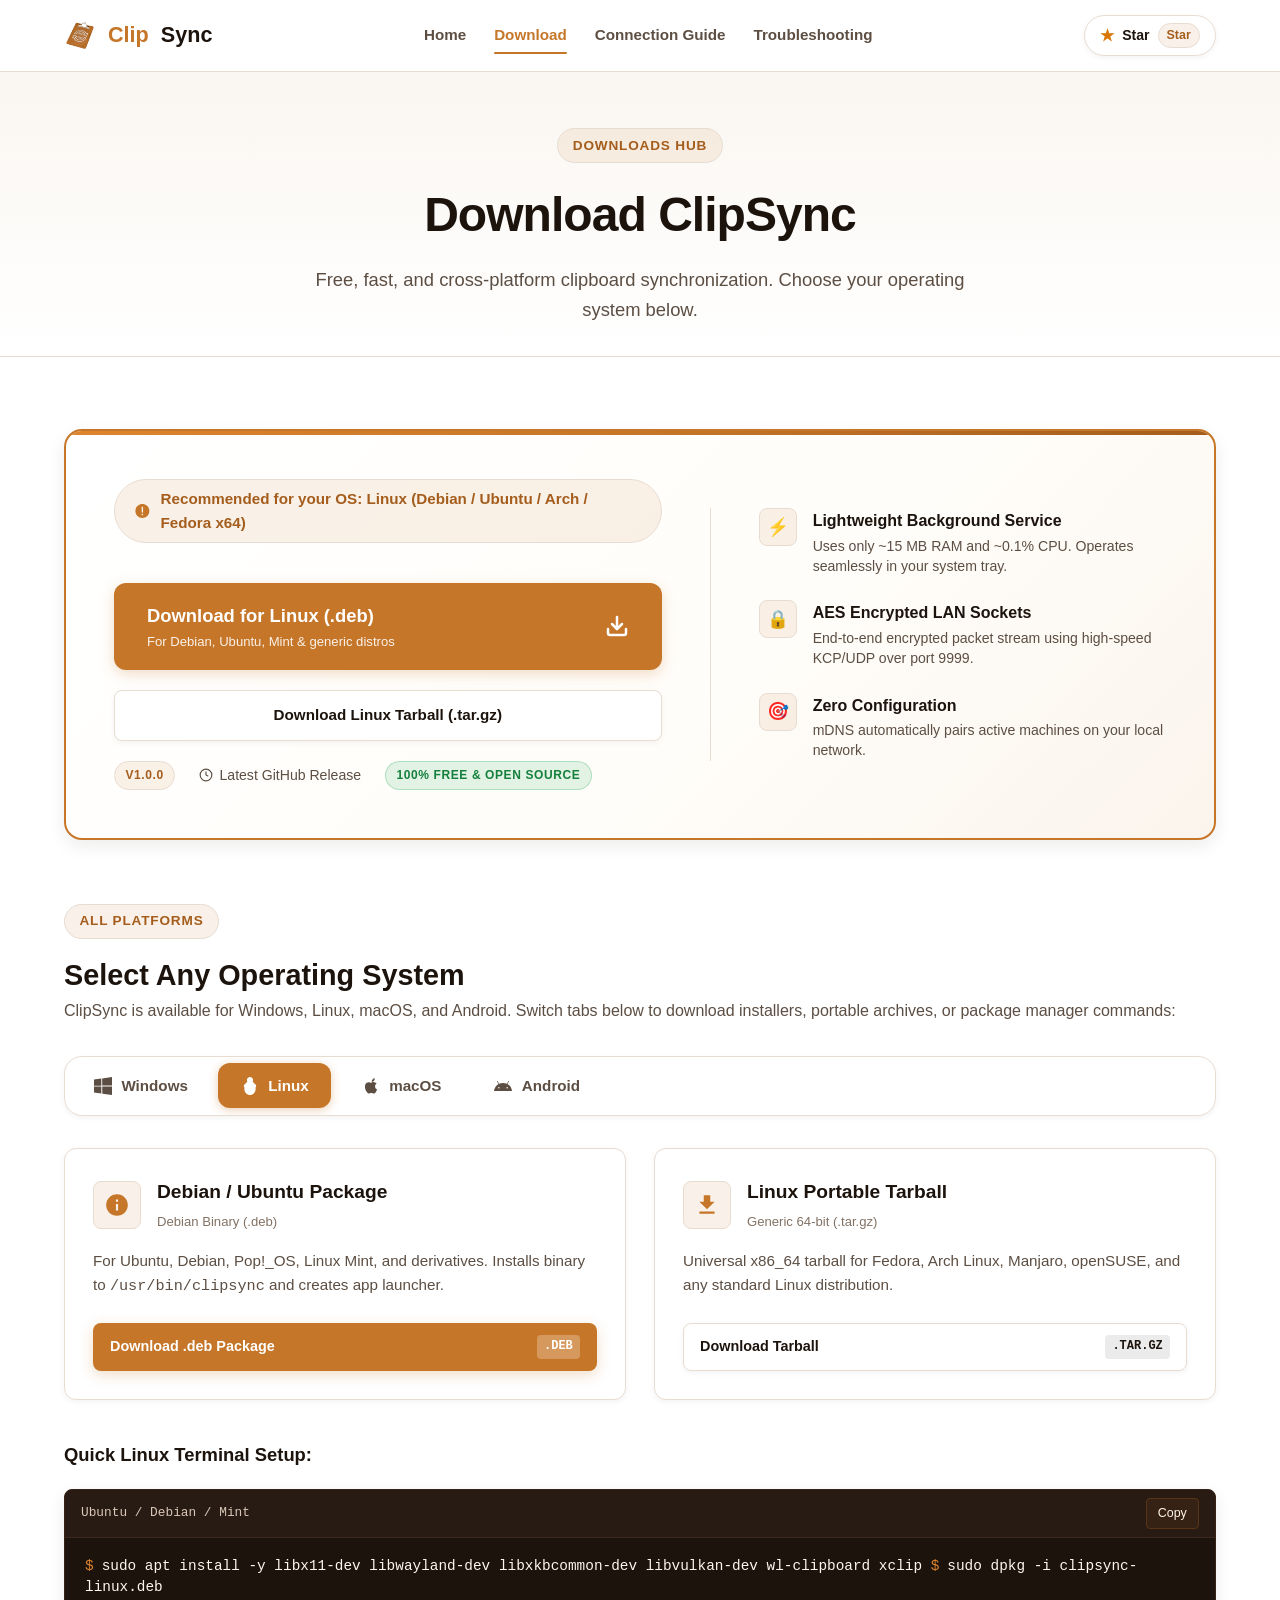
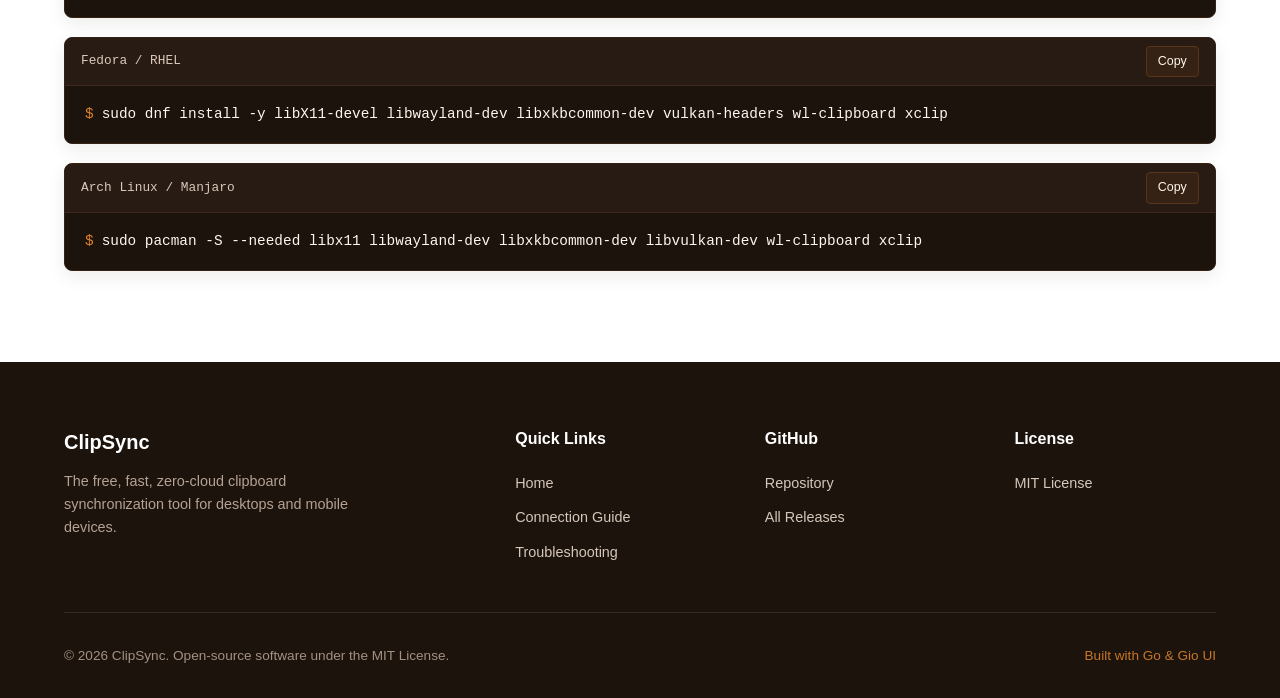
==== docs/download.html @ 0799cf81 "Add styles and troubleshooting page for ClipSync - Introduced new CSS files for page-specific styles" ====
<!DOCTYPE html>
<html lang="en">
<head>
  <meta charset="UTF-8">
  <meta name="viewport" content="width=device-width, initial-scale=1.0">
  <title>Download ClipSync — Windows, macOS, Linux & Android</title>
  <meta name="description" content="Download ClipSync for Windows (.exe / .zip), Linux (.deb / .tar.gz), macOS (Universal binary), and Android (.apk). Automatic OS detection and direct download links.">

  <!-- Favicon -->
  <link rel="icon" type="image/x-icon" href="assets/icon.ico">
  <link rel="icon" type="image/png" sizes="32x32" href="assets/icon.png">

  <!-- Modular Stylesheets -->
  <link rel="stylesheet" href="styles/variables.css">
  <link rel="stylesheet" href="styles/reset.css">
  <link rel="stylesheet" href="styles/layout.css">
  <link rel="stylesheet" href="styles/components.css">
  <link rel="stylesheet" href="styles/pages.css">
</head>
<body>

  <!-- Navigation Bar -->
  <header class="navbar">
    <div class="container">
      <a href="index.html" class="nav-brand">
        <img src="assets/icon.png" alt="ClipSync Logo" width="32" height="32">
        <span>Clip</span>Sync
      </a>

      <nav class="nav-links">
        <a href="index.html" class="nav-link">Home</a>
        <a href="download.html" class="nav-link active">Download</a>
        <a href="guide.html" class="nav-link">Connection Guide</a>
        <a href="troubleshoot.html" class="nav-link">Troubleshooting</a>
      </nav>

      <div class="nav-actions">
        <a href="https://github.com/DiamondOsas/ClipSync" target="_blank" rel="noopener noreferrer" class="btn-github" title="Star ClipSync on GitHub">
          <span class="star-icon">★</span>
          <span class="btn-github-text">Star</span>
          <span class="star-count">...</span>
        </a>

        <button class="mobile-menu-btn" aria-label="Toggle navigation menu">
          <span></span>
          <span></span>
          <span></span>
        </button>
      </div>
    </div>
  </header>

  <!-- Mobile Drawer Menu -->
  <div class="mobile-drawer">
    <a href="index.html" class="nav-link">Home</a>
    <a href="download.html" class="nav-link">Download</a>
    <a href="guide.html" class="nav-link">Connection Guide</a>
    <a href="troubleshoot.html" class="nav-link">Troubleshooting</a>
    <a href="https://github.com/DiamondOsas/ClipSync" target="_blank" class="btn btn-secondary">
      GitHub Repository (★ <span class="star-count">...</span>)
    </a>
  </div>

  <!-- Page Header -->
  <div class="page-header">
    <div class="container">
      <div class="section-tag">Downloads Hub</div>
      <h1>Download ClipSync</h1>
      <p>Free, fast, and cross-platform clipboard synchronization. Choose your operating system below.</p>
    </div>
  </div>

  <!-- Download Main Section -->
  <main class="section">
    <div class="container">

      <!-- 1. Detected OS Hero Box (Default Highlight) -->
      <div class="download-hero-card">
        <div class="download-hero-grid">
          <div class="download-actions">
            <div class="detected-os-badge" id="detected-os-badge">
              <svg viewBox="0 0 24 24">
                <path d="M12 2C6.48 2 2 6.48 2 12s4.48 10 10 10 10-4.48 10-10S17.52 2 12 2zm-1 14h2v2h-2zm0-10h2v8h-2z"/>
              </svg>
              <span>Recommended for your OS: <strong id="detected-os-text">Detecting platform...</strong></span>
            </div>

            <!-- Main Direct Download Button -->
            <a href="https://github.com/DiamondOsas/ClipSync/releases/latest" id="hero-download-btn" class="btn btn-primary btn-lg download-main-btn" data-target-file="ClipSync-Setup.exe">
              <div class="btn-text-group">
                <span id="hero-btn-title" style="font-size: 1.15rem;">Download ClipSync</span>
                <span id="hero-btn-sub" class="btn-subtext">Automatic Installer</span>
              </div>
              <svg width="24" height="24" viewBox="0 0 24 24" fill="none" stroke="currentColor" stroke-width="2.5" stroke-linecap="round" stroke-linejoin="round">
                <path d="M21 15v4a2 2 0 0 1-2 2H5a2 2 0 0 1-2-2v-4"></path>
                <polyline points="7 10 12 15 17 10"></polyline>
                <line x1="12" y1="15" x2="12" y2="3"></line>
              </svg>
            </a>

            <!-- Secondary CTA (Portable Zip / Tarball) -->
            <a href="https://github.com/DiamondOsas/ClipSync/releases/latest" id="hero-secondary-btn" class="btn btn-secondary" style="display: none;" data-target-file="clipsync-windows.zip">
              Download Portable (.zip)
            </a>

            <!-- Release metadata -->
            <div class="download-meta">
              <div class="download-meta-item">
                <span class="badge badge-amber release-version-tag">v1.0.0</span>
              </div>
              <div class="download-meta-item">
                <svg width="14" height="14" viewBox="0 0 24 24" fill="none" stroke="currentColor" stroke-width="2"><circle cx="12" cy="12" r="10"></circle><polyline points="12 6 12 12 16 14"></polyline></svg>
                <span class="release-date-tag">Latest GitHub Release</span>
              </div>
              <div class="download-meta-item">
                <span class="badge badge-green">100% Free & Open Source</span>
              </div>
            </div>
          </div>

          <!-- Feature Bullets -->
          <div class="download-hero-info">
            <div class="info-item">
              <div class="info-icon">⚡</div>
              <div>
                <div class="info-title">Lightweight Background Service</div>
                <div class="info-desc">Uses only ~15 MB RAM and ~0.1% CPU. Operates seamlessly in your system tray.</div>
              </div>
            </div>
            <div class="info-item">
              <div class="info-icon">🔒</div>
              <div>
                <div class="info-title">AES Encrypted LAN Sockets</div>
                <div class="info-desc">End-to-end encrypted packet stream using high-speed KCP/UDP over port 9999.</div>
              </div>
            </div>
            <div class="info-item">
              <div class="info-icon">🎯</div>
              <div>
                <div class="info-title">Zero Configuration</div>
                <div class="info-desc">mDNS automatically pairs active machines on your local network.</div>
              </div>
            </div>
          </div>
        </div>
      </div>

      <!-- 2. All Other Operating Systems Matrix (Always Visible and Selectable) -->
      <div class="section-header" style="text-align: left; margin-top: 4rem; margin-bottom: 2rem;">
        <div class="section-tag">All Platforms</div>
        <h2 style="font-size: 1.8rem; font-weight: 800; color: var(--color-text);">Select Any Operating System</h2>
        <p style="color: var(--color-text-muted);">
          ClipSync is available for Windows, Linux, macOS, and Android. Switch tabs below to download installers, portable archives, or package manager commands:
        </p>
      </div>

      <div class="tabs-group" id="os-tabs">
        <div class="tabs-nav" role="tablist">
          <button class="tab-btn active" data-tab="windows" role="tab">
            <svg width="18" height="18" viewBox="0 0 24 24" fill="currentColor"><path d="M0 3.449L9.75 2.1v9.451H0m10.949-9.602L24 0v11.4H10.949M0 12.6h9.75v9.451L0 20.699M10.949 12.6H24V24l-12.9-1.801"/></svg>
            <span>Windows</span>
          </button>
          <button class="tab-btn" data-tab="linux" role="tab">
            <svg width="18" height="18" viewBox="0 0 24 24" fill="currentColor"><path d="M12.004 0c-2.316 0-4.086 1.765-4.086 4.081 0 .762.203 1.487.564 2.115C7.309 6.77 6.334 7.94 5.767 9.387c-1.157.34-1.996 1.408-1.996 2.68 0 .848.375 1.603.968 2.115-.173.578-.27 1.189-.27 1.818 0 4.418 3.358 8 7.535 8s7.535-3.582 7.535-8c0-.629-.097-1.24-.27-1.818.593-.512.968-1.267.968-2.115 0-1.272-.839-2.34-1.996-2.68-.567-1.447-1.542-2.617-2.715-3.191.361-.628.564-1.353.564-2.115C16.09 1.765 14.32 0 12.004 0z"/></svg>
            <span>Linux</span>
          </button>
          <button class="tab-btn" data-tab="macos" role="tab">
            <svg width="18" height="18" viewBox="0 0 24 24" fill="currentColor"><path d="M18.71 19.5c-.83 1.24-1.71 2.45-3.05 2.47-1.34.03-1.77-.79-3.29-.79-1.53 0-2 .77-3.27.82-1.31.05-2.3-1.32-3.14-2.53C4.25 17 2.94 12.45 4.7 9.39c.87-1.52 2.43-2.48 4.12-2.51 1.28-.02 2.5.87 3.29.87.78 0 2.26-1.07 3.81-.91.65.03 2.47.26 3.64 1.98-.09.06-2.17 1.28-2.15 3.81.03 3.02 2.65 4.03 2.68 4.04-.03.07-.42 1.44-1.38 2.83M15.97 4.88c.67-.82 1.13-1.96.99-3.13-1 .04-2.22.67-2.93 1.49-.62.72-1.17 1.88-1.02 3 .12.02.24.03.36.03.95 0 2.1-.64 2.6-1.39z"/></svg>
            <span>macOS</span>
          </button>
          <button class="tab-btn" data-tab="android" role="tab">
            <svg width="18" height="18" viewBox="0 0 24 24" fill="currentColor"><path d="M17.523 15.3414c-.5511 0-.9993-.4486-.9993-.9997s.4482-.9993.9993-.9993c.551 0 .9993.4482.9993.9993.0001.5511-.4483.9997-.9993.9997m-11.046 0c-.5511 0-.9993-.4486-.9993-.9997s.4482-.9993.9993-.9993c.5511 0 .9993.4482.9993.9993 0 .5511-.4482.9997-.9993.9997m11.4045-6.02l1.9973-3.4592a.416.416 0 00-.1521-.5676.416.416 0 00-.5676.1521l-2.0223 3.503C15.5902 8.4114 13.8533 8.1 12 8.1s-3.5902.3114-5.1367.8497L4.841 5.4467a.4161.4161 0 00-.5677-.1521.4157.4157 0 00-.1521.5676l1.9973 3.4592C2.6889 11.1867.3432 14.6589 0 18.77h24c-.3432-4.1111-2.6889-7.5833-6.1185-9.4486"/></svg>
            <span>Android</span>
          </button>
        </div>

        <!-- Windows Tab Pane -->
        <div class="tab-pane active" data-pane="windows" role="tabpanel">
          <div class="os-matrix-grid">
            <div class="os-card">
              <div>
                <div class="os-card-header">
                  <div class="os-card-icon">
                    <svg viewBox="0 0 24 24"><path d="M0 3.449L9.75 2.1v9.451H0m10.949-9.602L24 0v11.4H10.949M0 12.6h9.75v9.451L0 20.699M10.949 12.6H24V24l-12.9-1.801"/></svg>
                  </div>
                  <div>
                    <h4 class="os-card-title">Windows Installer</h4>
                    <span class="os-card-version">Setup Wizard (.exe)</span>
                  </div>
                </div>
                <p class="card-desc" style="margin-top: 1rem;">
                  Full Inno Setup installer. Automatically creates start menu & desktop shortcuts and configures tray launch on startup.
                </p>
              </div>
              <div class="os-card-downloads">
                <a href="https://github.com/DiamondOsas/ClipSync/releases/latest/download/ClipSync-Setup.exe" class="btn btn-primary" data-target-file="ClipSync-Setup.exe">
                  <span>Download Installer</span>
                  <span class="file-type-badge">.EXE</span>
                </a>
              </div>
            </div>

            <div class="os-card">
              <div>
                <div class="os-card-header">
                  <div class="os-card-icon">
                    <svg viewBox="0 0 24 24"><path d="M20 6h-8l-2-2H4c-1.1 0-1.99.9-1.99 2L2 18c0 1.1.9 2 2 2h16c1.1 0 2-.9 2-2V8c0-1.1-.9-2-2-2zm-6 10H6v-2h8v2zm4-4H6v-2h12v2z"/></svg>
                  </div>
                  <div>
                    <h4 class="os-card-title">Windows Portable</h4>
                    <span class="os-card-version">Standalone Archive (.zip)</span>
                  </div>
                </div>
                <p class="card-desc" style="margin-top: 1rem;">
                  Zero installation. Extract anywhere and launch <code>clipsync.exe</code> directly. Perfect for USB thumb drives.
                </p>
              </div>
              <div class="os-card-downloads">
                <a href="https://github.com/DiamondOsas/ClipSync/releases/latest/download/clipsync-windows.zip" class="btn btn-secondary" data-target-file="clipsync-windows.zip">
                  <span>Download Portable Zip</span>
                  <span class="file-type-badge">.ZIP</span>
                </a>
              </div>
            </div>
          </div>
        </div>

        <!-- Linux Tab Pane -->
        <div class="tab-pane" data-pane="linux" role="tabpanel">
          <div class="os-matrix-grid">
            <div class="os-card">
              <div>
                <div class="os-card-header">
                  <div class="os-card-icon">
                    <svg viewBox="0 0 24 24"><path d="M12 2C6.48 2 2 6.48 2 12s4.48 10 10 10 10-4.48 10-10S17.52 2 12 2zm1 15h-2v-6h2v6zm0-8h-2V7h2v2z"/></svg>
                  </div>
                  <div>
                    <h4 class="os-card-title">Debian / Ubuntu Package</h4>
                    <span class="os-card-version">Debian Binary (.deb)</span>
                  </div>
                </div>
                <p class="card-desc" style="margin-top: 1rem;">
                  For Ubuntu, Debian, Pop!_OS, Linux Mint, and derivatives. Installs binary to <code>/usr/bin/clipsync</code> and creates app launcher.
                </p>
              </div>
              <div class="os-card-downloads">
                <a href="https://github.com/DiamondOsas/ClipSync/releases/latest/download/clipsync-linux.deb" class="btn btn-primary" data-target-file="clipsync-linux.deb">
                  <span>Download .deb Package</span>
                  <span class="file-type-badge">.DEB</span>
                </a>
              </div>
            </div>

            <div class="os-card">
              <div>
                <div class="os-card-header">
                  <div class="os-card-icon">
                    <svg viewBox="0 0 24 24"><path d="M19 9h-4V3H9v6H5l7 7 7-7zM5 18v2h14v-2H5z"/></svg>
                  </div>
                  <div>
                    <h4 class="os-card-title">Linux Portable Tarball</h4>
                    <span class="os-card-version">Generic 64-bit (.tar.gz)</span>
                  </div>
                </div>
                <p class="card-desc" style="margin-top: 1rem;">
                  Universal x86_64 tarball for Fedora, Arch Linux, Manjaro, openSUSE, and any standard Linux distribution.
                </p>
              </div>
              <div class="os-card-downloads">
                <a href="https://github.com/DiamondOsas/ClipSync/releases/latest/download/clipsync-linux.tar.gz" class="btn btn-secondary" data-target-file="clipsync-linux.tar.gz">
                  <span>Download Tarball</span>
                  <span class="file-type-badge">.TAR.GZ</span>
                </a>
              </div>
            </div>
          </div>

          <!-- Quick Terminal Install Guides -->
          <div style="margin-top: 2.5rem;">
            <h3 style="color: var(--color-text); margin-bottom: 0.75rem; font-size: 1.15rem;">Quick Linux Terminal Setup:</h3>
            
            <div class="code-block">
              <div class="code-header">
                <span>Ubuntu / Debian / Mint</span>
                <button class="btn-copy" data-copy-target="cmd-linux-deb-install">
                  <span>Copy</span>
                </button>
              </div>
              <div class="code-content">
                <code id="cmd-linux-deb-install"><span class="command-prompt">$</span>sudo apt install -y libx11-dev libwayland-dev libxkbcommon-dev libvulkan-dev wl-clipboard xclip
<span class="command-prompt">$</span>sudo dpkg -i clipsync-linux.deb</code>
              </div>
            </div>

            <div class="code-block">
              <div class="code-header">
                <span>Fedora / RHEL</span>
                <button class="btn-copy" data-copy-target="cmd-fedora-install">
                  <span>Copy</span>
                </button>
              </div>
              <div class="code-content">
                <code id="cmd-fedora-install"><span class="command-prompt">$</span>sudo dnf install -y libX11-devel libwayland-dev libxkbcommon-dev vulkan-headers wl-clipboard xclip</code>
              </div>
            </div>

            <div class="code-block">
              <div class="code-header">
                <span>Arch Linux / Manjaro</span>
                <button class="btn-copy" data-copy-target="cmd-arch-install">
                  <span>Copy</span>
                </button>
              </div>
              <div class="code-content">
                <code id="cmd-arch-install"><span class="command-prompt">$</span>sudo pacman -S --needed libx11 libwayland-dev libxkbcommon-dev libvulkan-dev wl-clipboard xclip</code>
              </div>
            </div>
          </div>
        </div>

        <!-- macOS Tab Pane -->
        <div class="tab-pane" data-pane="macos" role="tabpanel">
          <div class="os-matrix-grid">
            <div class="os-card">
              <div>
                <div class="os-card-header">
                  <div class="os-card-icon">
                    <svg viewBox="0 0 24 24"><path d="M18.71 19.5c-.83 1.24-1.71 2.45-3.05 2.47-1.34.03-1.77-.79-3.29-.79-1.53 0-2 .77-3.27.82-1.31.05-2.3-1.32-3.14-2.53C4.25 17 2.94 12.45 4.7 9.39c.87-1.52 2.43-2.48 4.12-2.51 1.28-.02 2.5.87 3.29.87.78 0 2.26-1.07 3.81-.91.65.03 2.47.26 3.64 1.98-.09.06-2.17 1.28-2.15 3.81.03 3.02 2.65 4.03 2.68 4.04-.03.07-.42 1.44-1.38 2.83M15.97 4.88c.67-.82 1.13-1.96.99-3.13-1 .04-2.22.67-2.93 1.49-.62.72-1.17 1.88-1.02 3 .12.02.24.03.36.03.95 0 2.1-.64 2.6-1.39z"/></svg>
                  </div>
                  <div>
                    <h4 class="os-card-title">macOS Universal Binary</h4>
                    <span class="os-card-version">Apple Silicon & Intel (macOS 11+)</span>
                  </div>
                </div>
                <p class="card-desc" style="margin-top: 1rem;">
                  Universal fat binary built with <code>lipo</code>. Runs natively on Apple Silicon (M1, M2, M3, M4) as well as Intel Macs.
                </p>
              </div>
              <div class="os-card-downloads">
                <a href="https://github.com/DiamondOsas/ClipSync/releases/latest/download/clipsync-macos.tar.gz" class="btn btn-primary" data-target-file="clipsync-macos.tar.gz">
                  <span>Download macOS Tarball</span>
                  <span class="file-type-badge">.TAR.GZ</span>
                </a>
              </div>
            </div>
          </div>
        </div>

        <!-- Android Tab Pane -->
        <div class="tab-pane" data-pane="android" role="tabpanel">
          <div class="os-matrix-grid">
            <div class="os-card">
              <div>
                <div class="os-card-header">
                  <div class="os-card-icon">
                    <svg viewBox="0 0 24 24"><path d="M17.523 15.3414c-.5511 0-.9993-.4486-.9993-.9997s.4482-.9993.9993-.9993c.551 0 .9993.4482.9993.9993.0001.5511-.4483.9997-.9993.9997m-11.046 0c-.5511 0-.9993-.4486-.9993-.9997s.4482-.9993.9993-.9993c.5511 0 .9993.4482.9993.9993 0 .5511-.4482.9997-.9993.9997m11.4045-6.02l1.9973-3.4592a.416.416 0 00-.1521-.5676.416.416 0 00-.5676.1521l-2.0223 3.503C15.5902 8.4114 13.8533 8.1 12 8.1s-3.5902.3114-5.1367.8497L4.841 5.4467a.4161.4161 0 00-.5677-.1521.4157.4157 0 00-.1521.5676l1.9973 3.4592C2.6889 11.1867.3432 14.6589 0 18.77h24c-.3432-4.1111-2.6889-7.5833-6.1185-9.4486"/></svg>
                  </div>
                  <div>
                    <h4 class="os-card-title">ClipSync for Android</h4>
                    <span class="os-card-version">Android 8.0+ (ARM64 / APK)</span>
                  </div>
                </div>
                <p class="card-desc" style="margin-top: 1rem;">
                  Standalone APK for Android phones and tablets. Tap-to-copy history cards, animated radar scan, and lightweight background sync.
                </p>
              </div>
              <div class="os-card-downloads">
                <a href="https://github.com/DiamondOsas/ClipSync/releases/latest/download/ClipSync.apk" class="btn btn-primary" data-target-file="ClipSync.apk">
                  <span>Download Android APK</span>
                  <span class="file-type-badge">.APK</span>
                </a>
              </div>
            </div>
          </div>
        </div>
      </div>

    </div>
  </main>

  <!-- Footer -->
  <footer class="footer">
    <div class="container">
      <div class="footer-grid">
        <div class="footer-brand">
          <h4>ClipSync</h4>
          <p>The free, fast, zero-cloud clipboard synchronization tool for desktops and mobile devices.</p>
        </div>
        <div class="footer-col">
          <h5>Quick Links</h5>
          <ul>
            <li><a href="index.html">Home</a></li>
            <li><a href="guide.html">Connection Guide</a></li>
            <li><a href="troubleshoot.html">Troubleshooting</a></li>
          </ul>
        </div>
        <div class="footer-col">
          <h5>GitHub</h5>
          <ul>
            <li><a href="https://github.com/DiamondOsas/ClipSync" target="_blank">Repository</a></li>
            <li><a href="https://github.com/DiamondOsas/ClipSync/releases" target="_blank">All Releases</a></li>
          </ul>
        </div>
        <div class="footer-col">
          <h5>License</h5>
          <ul>
            <li><a href="https://github.com/DiamondOsas/ClipSync/blob/main/LICENCE" target="_blank">MIT License</a></li>
          </ul>
        </div>
      </div>
      <div class="footer-bottom">
        <div>© 2026 ClipSync. Open-source software under the MIT License.</div>
        <div style="color: var(--color-accent);">Built with Go & Gio UI</div>
      </div>
    </div>
  </footer>

  <!-- Modular Scripts -->
  <script src="scripts/os-detect.js"></script>
  <script src="scripts/github-api.js"></script>
  <script src="scripts/clipboard.js"></script>
  <script src="scripts/ui-tabs.js"></script>
  <script src="scripts/main.js"></script>
</body>
</html>
---- docs/styles/variables.css ----
/**
 * ClipSync Theme Variables — Clean White Background with colors.go Accents
 * Palette:
 * - Background: Pure White (#FFFFFF) & Crisp Light Off-White (#FBF9F7)
 * - Accent: Warm Amber Caramel (#C67628) from colors.go
 * - Surface / Card: Crisp White (#FFFFFF) with warm borders
 * - Pinned Card: Warm Bronze / Cream Tint (#FDF6EE) with #C67628 border
 * - Text Primary: Deep Rich Charcoal Brown (#1A120B)
 * - Text Muted: Warm Almond Slate (#5C4E43)
 * - Red Action: Warm Rustic Terracotta (#DC4B3C) from colors.go
 */

:root {
  /* Clean White Canvas */
  --color-bg: #FFFFFF;
  --color-bg-alt: #F9F6F2;
  --color-bg-subtle: #F3ECE5;

  /* Primary Accent: Glowing Warm Amber Caramel (#C67628) */
  --color-accent: #C67628;
  --color-accent-light: #DE842D;
  --color-accent-dark: #A45D1C;
  --color-accent-hover: #B8671E;
  --color-accent-dim: rgba(198, 118, 40, 0.10);
  --color-accent-glow: rgba(198, 118, 40, 0.25);

  /* Primary Text: Deep Rich Dark Charcoal */
  --color-text: #1C130D;
  --color-text-dark: #000000;
  --color-text-white: #FFFFFF;

  /* Secondary Text: Warm Almond Slate */
  --color-text-muted: #5C4E43;
  --color-text-dim: #827265;

  /* Surface & Card Backgrounds */
  --color-surface: #FFFFFF;
  --color-surface-hover: #FCFAF8;
  --color-surface-card: #FFFFFF;
  --color-surface-card-hover: #FFFDFB;
  --color-surface-dark: #1F140D; /* Rich warm chocolate from colors.go for headers/footer */

  /* Surface Pinned / Highlight */
  --color-surface-pinned: #FEF8F0;
  --color-surface-pinned-border: #C67628;

  /* Destructive & Alert Action */
  --color-red: #DC4B3C;
  --color-red-dim: rgba(220, 75, 60, 0.10);

  /* Success & Status Glow */
  --color-green: #16A34A;
  --color-green-glow: rgba(22, 163, 74, 0.25);

  /* Borders & Dividers */
  --color-border: #E8DCD1;
  --color-border-subtle: #F0E8E0;
  --color-border-focus: #C67628;

  /* Typography */
  --font-sans: 'Inter', -apple-system, BlinkMacSystemFont, 'Segoe UI', Roboto, Oxygen, Ubuntu, Cantarell, sans-serif;
  --font-mono: 'JetBrains Mono', 'Fira Code', 'Cascadia Code', Menlo, Monaco, Consolas, monospace;

  /* Spacing & Sizing */
  --max-width: 1200px;
  --header-height: 72px;

  /* Border Radii */
  --radius-xs: 4px;
  --radius-sm: 8px;
  --radius-md: 12px;
  --radius-lg: 18px;
  --radius-full: 9999px;

  /* Shadows */
  --shadow-sm: 0 2px 6px rgba(40, 20, 5, 0.05);
  --shadow-md: 0 6px 18px rgba(40, 20, 5, 0.08);
  --shadow-lg: 0 12px 32px rgba(40, 20, 5, 0.12);
  --shadow-accent: 0 4px 20px rgba(198, 118, 40, 0.22);

  /* Transitions */
  --transition: all 0.2s cubic-bezier(0.16, 1, 0.3, 1);
  --transition-slow: all 0.35s cubic-bezier(0.16, 1, 0.3, 1);
}
---- docs/styles/layout.css ----
/**
 * ClipSync Layout & Structure — Light Theme with Warm Amber Accents
 */

.container {
  width: 100%;
  max-width: var(--max-width);
  margin: 0 auto;
  padding: 0 1.5rem;
}

.section {
  padding: 4.5rem 0;
  position: relative;
}

.section-alt {
  background-color: var(--color-bg-alt);
  border-top: 1px solid var(--color-border-subtle);
  border-bottom: 1px solid var(--color-border-subtle);
}

.section-header {
  text-align: center;
  margin-bottom: 3rem;
}

.section-tag {
  display: inline-flex;
  align-items: center;
  gap: 0.5rem;
  padding: 0.35rem 0.9rem;
  background: var(--color-accent-dim);
  border: 1px solid var(--color-border);
  color: var(--color-accent-dark);
  border-radius: var(--radius-full);
  font-size: 0.85rem;
  font-weight: 700;
  text-transform: uppercase;
  letter-spacing: 0.06em;
  margin-bottom: 0.85rem;
}

.section-title {
  font-size: clamp(2rem, 3.8vw, 2.6rem);
  font-weight: 800;
  color: var(--color-text);
  line-height: 1.2;
  margin-bottom: 0.85rem;
  letter-spacing: -0.02em;
}

.section-subtitle {
  font-size: 1.12rem;
  color: var(--color-text-muted);
  max-width: 680px;
  margin: 0 auto;
}

/* Header & Navigation */
.navbar {
  position: sticky;
  top: 0;
  left: 0;
  right: 0;
  height: var(--header-height);
  background: rgba(255, 255, 255, 0.92);
  backdrop-filter: blur(12px);
  -webkit-backdrop-filter: blur(12px);
  border-bottom: 1px solid var(--color-border);
  z-index: 1000;
  display: flex;
  align-items: center;
  transition: var(--transition);
}

.navbar .container {
  display: flex;
  align-items: center;
  justify-content: space-between;
}

.nav-brand {
  display: flex;
  align-items: center;
  gap: 0.75rem;
  font-size: 1.35rem;
  font-weight: 800;
  color: var(--color-text);
  text-decoration: none;
}

.nav-brand img {
  width: 32px;
  height: 32px;
  object-fit: contain;
}

.nav-brand span {
  color: var(--color-accent);
}

.nav-links {
  display: flex;
  align-items: center;
  gap: 1.75rem;
}

.nav-link {
  color: var(--color-text-muted);
  font-weight: 600;
  font-size: 0.95rem;
  text-decoration: none;
  transition: var(--transition);
  position: relative;
  padding: 0.4rem 0;
}

.nav-link:hover, .nav-link.active {
  color: var(--color-accent);
  text-decoration: none;
}

.nav-link.active::after {
  content: '';
  position: absolute;
  bottom: 0;
  left: 0;
  right: 0;
  height: 2px;
  background: var(--color-accent);
  border-radius: 2px;
}

.nav-actions {
  display: flex;
  align-items: center;
  gap: 1rem;
}

/* Mobile Nav Toggle */
.mobile-menu-btn {
  display: none;
  flex-direction: column;
  justify-content: center;
  gap: 5px;
  width: 38px;
  height: 38px;
  padding: 8px;
  border-radius: var(--radius-xs);
  background: var(--color-bg-alt);
  border: 1px solid var(--color-border);
  color: var(--color-text);
}

.mobile-menu-btn span {
  display: block;
  height: 2px;
  width: 100%;
  background: var(--color-text);
  border-radius: 2px;
  transition: var(--transition);
}

.mobile-drawer {
  display: none;
}

/* Hero Section */
.hero {
  padding-top: 3.5rem;
  padding-bottom: 4.5rem;
  position: relative;
  overflow: hidden;
  background: linear-gradient(180deg, #FFFFFF 0%, #FAF6F1 100%);
  border-bottom: 1px solid var(--color-border-subtle);
}

.hero-glow-bg {
  position: absolute;
  top: -10%;
  left: 50%;
  transform: translateX(-50%);
  width: 650px;
  height: 350px;
  background: radial-gradient(circle, rgba(198, 118, 40, 0.12) 0%, rgba(255, 255, 255, 0) 70%);
  filter: blur(40px);
  pointer-events: none;
  z-index: 0;
}

.hero-content {
  position: relative;
  z-index: 1;
  text-align: center;
  max-width: 860px;
  margin: 0 auto;
}

.hero-badge {
  display: inline-flex;
  align-items: center;
  gap: 0.6rem;
  background: #FFFFFF;
  border: 1px solid var(--color-border);
  border-radius: var(--radius-full);
  padding: 0.4rem 1.1rem;
  margin-bottom: 1.5rem;
  font-size: 0.88rem;
  font-weight: 600;
  color: var(--color-text-muted);
  box-shadow: var(--shadow-sm);
}

.hero-badge-dot {
  width: 8px;
  height: 8px;
  border-radius: 50%;
  background: var(--color-green);
}

.hero-title {
  font-size: clamp(2.3rem, 5vw, 3.8rem);
  font-weight: 900;
  line-height: 1.15;
  letter-spacing: -0.025em;
  margin-bottom: 1.25rem;
  color: var(--color-text);
}

.hero-title .gradient-text {
  color: var(--color-accent);
}

.hero-desc {
  font-size: 1.2rem;
  color: var(--color-text-muted);
  line-height: 1.6;
  margin-bottom: 2.25rem;
  max-width: 720px;
  margin-left: auto;
  margin-right: auto;
}

/* Page Header for subpages (Download, Guide, Troubleshoot) */
.page-header {
  padding: 3.5rem 0 2rem;
  background: linear-gradient(180deg, #FAF6F1 0%, #FFFFFF 100%);
  border-bottom: 1px solid var(--color-border);
  text-align: center;
}

.page-header h1 {
  font-size: clamp(2.2rem, 4vw, 3rem);
  font-weight: 800;
  color: var(--color-text);
  margin-bottom: 0.75rem;
  letter-spacing: -0.02em;
}

.page-header p {
  font-size: 1.15rem;
  color: var(--color-text-muted);
  max-width: 700px;
  margin: 0 auto;
}

/* Features Grid */
.features-grid {
  display: grid;
  grid-template-columns: repeat(auto-fit, minmax(280px, 1fr));
  gap: 1.5rem;
  margin-top: 2rem;
}

/* Footer */
.footer {
  background: #1C130D; /* Rich chocolate dark from colors.go for clean bottom contrast */
  color: #D6C7BB;
  padding: 4rem 0 2rem;
  font-size: 0.95rem;
}

.footer-grid {
  display: grid;
  grid-template-columns: 2fr repeat(3, 1fr);
  gap: 3rem;
  margin-bottom: 3rem;
}

.footer-brand h4 {
  font-size: 1.25rem;
  color: #FFFFFF;
  font-weight: 800;
  margin-bottom: 0.75rem;
}

.footer-brand p {
  color: #B5A292;
  font-size: 0.9rem;
  max-width: 320px;
  line-height: 1.6;
}

.footer-col h5 {
  color: #FFFFFF;
  font-size: 1rem;
  font-weight: 700;
  margin-bottom: 1.2rem;
}

.footer-col ul {
  display: flex;
  flex-direction: column;
  gap: 0.65rem;
}

.footer-col a {
  color: #D6C7BB;
  text-decoration: none;
  font-size: 0.9rem;
  transition: var(--transition);
}

.footer-col a:hover {
  color: #FFFFFF;
  padding-left: 3px;
}

.footer-bottom {
  padding-top: 2rem;
  border-top: 1px solid rgba(255, 255, 255, 0.1);
  display: flex;
  align-items: center;
  justify-content: space-between;
  flex-wrap: wrap;
  gap: 1rem;
  font-size: 0.85rem;
  color: #A39182;
}

@media (max-width: 900px) {
  .nav-links, .nav-actions .btn-github-text {
    display: none;
  }

  .mobile-menu-btn {
    display: flex;
  }

  .mobile-drawer {
    position: fixed;
    top: var(--header-height);
    left: 0;
    right: 0;
    background: #FFFFFF;
    border-bottom: 2px solid var(--color-border);
    box-shadow: var(--shadow-lg);
    padding: 1.5rem;
    display: flex;
    flex-direction: column;
    gap: 1.25rem;
    transform: translateY(-120%);
    transition: transform 0.3s ease-in-out;
    z-index: 999;
  }

  .mobile-drawer.open {
    transform: translateY(0);
  }

  .mobile-drawer .nav-link {
    font-size: 1.1rem;
    padding: 0.6rem 0;
    border-bottom: 1px solid var(--color-border-subtle);
  }

  .footer-grid {
    grid-template-columns: 1fr 1fr;
    gap: 2rem;
  }

  .footer-brand {
    grid-column: span 2;
  }
}

@media (max-width: 600px) {
  .footer-grid {
    grid-template-columns: 1fr;
  }
  .footer-brand {
    grid-column: span 1;
  }
}
---- docs/styles/components.css ----
/**
 * ClipSync Components & UI Elements — Clean White Background
 */

/* Buttons */
.btn {
  display: inline-flex;
  align-items: center;
  justify-content: center;
  gap: 0.65rem;
  padding: 0.75rem 1.6rem;
  border-radius: var(--radius-sm);
  font-weight: 600;
  font-size: 0.95rem;
  text-decoration: none;
  transition: var(--transition);
  border: 1px solid transparent;
  cursor: pointer;
  white-space: nowrap;
}

.btn:hover {
  text-decoration: none;
  transform: translateY(-2px);
}

.btn-primary {
  background: var(--color-accent);
  color: #FFFFFF !important;
  font-weight: 700;
  box-shadow: 0 4px 14px var(--color-accent-glow);
}

.btn-primary:hover {
  background: var(--color-accent-hover);
  box-shadow: 0 6px 20px rgba(198, 118, 40, 0.4);
}

.btn-secondary {
  background: #FFFFFF;
  color: var(--color-text) !important;
  border: 1px solid var(--color-border);
  box-shadow: var(--shadow-sm);
}

.btn-secondary:hover {
  background: var(--color-bg-alt);
  border-color: var(--color-accent);
  color: var(--color-accent) !important;
}

.btn-ghost {
  background: transparent;
  color: var(--color-text-muted);
  border: 1px solid var(--color-border);
}

.btn-ghost:hover {
  background: var(--color-bg-alt);
  color: var(--color-text);
  border-color: var(--color-accent);
}

.btn-lg {
  padding: 0.95rem 2.2rem;
  font-size: 1.1rem;
  border-radius: var(--radius-md);
}

.btn-sm {
  padding: 0.45rem 0.9rem;
  font-size: 0.85rem;
}

/* GitHub Star Button */
.btn-github {
  display: inline-flex;
  align-items: center;
  gap: 0.5rem;
  background: #FFFFFF;
  color: var(--color-text) !important;
  border: 1px solid var(--color-border);
  padding: 0.45rem 0.95rem;
  border-radius: var(--radius-full);
  font-size: 0.88rem;
  font-weight: 600;
  transition: var(--transition);
  box-shadow: var(--shadow-sm);
}

.btn-github:hover {
  border-color: var(--color-accent);
  color: var(--color-accent) !important;
  box-shadow: var(--shadow-md);
  text-decoration: none;
}

.btn-github .star-icon {
  color: #D97706;
  font-size: 1rem;
}

.btn-github .star-count {
  background: var(--color-accent-dim);
  border: 1px solid var(--color-border);
  padding: 0.1rem 0.5rem;
  border-radius: var(--radius-full);
  font-size: 0.78rem;
  font-weight: 700;
  color: var(--color-accent-dark);
}

/* Cards */
.card {
  background: #FFFFFF;
  border: 1px solid var(--color-border);
  border-radius: var(--radius-md);
  padding: 2rem;
  transition: var(--transition);
  position: relative;
  box-shadow: var(--shadow-sm);
}

.card:hover {
  border-color: var(--color-accent);
  box-shadow: var(--shadow-md);
  transform: translateY(-3px);
}

.card-pinned {
  background: var(--color-surface-pinned);
  border: 1.5px solid var(--color-surface-pinned-border);
  box-shadow: var(--shadow-accent);
}

.card-feature {
  display: flex;
  flex-direction: column;
  gap: 1rem;
  height: 100%;
}

.card-icon {
  width: 52px;
  height: 52px;
  border-radius: var(--radius-sm);
  background: var(--color-accent-dim);
  border: 1px solid var(--color-border);
  display: flex;
  align-items: center;
  justify-content: center;
  font-size: 1.5rem;
  color: var(--color-accent);
}

.card-title {
  font-size: 1.25rem;
  font-weight: 700;
  color: var(--color-text);
}

.card-desc {
  font-size: 0.95rem;
  color: var(--color-text-muted);
  line-height: 1.6;
}

/* Tabs */
.tabs-nav {
  display: flex;
  align-items: center;
  gap: 0.5rem;
  background: #FFFFFF;
  border: 1px solid var(--color-border);
  border-radius: var(--radius-lg);
  padding: 0.4rem;
  margin-bottom: 2rem;
  overflow-x: auto;
  box-shadow: var(--shadow-sm);
  scrollbar-width: none;
}

.tabs-nav::-webkit-scrollbar {
  display: none;
}

.tab-btn {
  display: inline-flex;
  align-items: center;
  gap: 0.6rem;
  padding: 0.65rem 1.4rem;
  border-radius: var(--radius-md);
  font-size: 0.95rem;
  font-weight: 600;
  color: var(--color-text-muted);
  transition: var(--transition);
  white-space: nowrap;
}

.tab-btn:hover {
  color: var(--color-accent);
  background: var(--color-accent-dim);
}

.tab-btn.active {
  background: var(--color-accent);
  color: #FFFFFF !important;
  box-shadow: 0 2px 10px rgba(198, 118, 40, 0.35);
}

.tab-pane {
  display: none;
  animation: fadeIn 0.25s cubic-bezier(0.16, 1, 0.3, 1);
}

.tab-pane.active {
  display: block;
}

@keyframes fadeIn {
  from {
    opacity: 0;
    transform: translateY(6px);
  }
  to {
    opacity: 1;
    transform: translateY(0);
  }
}

/* Code Blocks & Terminal Snippets */
.code-block {
  background: #1C130D; /* Clean dark terminal block for high contrast */
  border: 1px solid #362214;
  border-radius: var(--radius-sm);
  margin: 1.2rem 0;
  position: relative;
  overflow: hidden;
  box-shadow: var(--shadow-md);
}

.code-header {
  display: flex;
  align-items: center;
  justify-content: space-between;
  padding: 0.5rem 1rem;
  background: #281B13;
  border-bottom: 1px solid #3D291D;
  font-size: 0.8rem;
  color: #DAC9B9;
  font-family: var(--font-mono);
}

.code-content {
  padding: 1.1rem 1.25rem;
  overflow-x: auto;
  font-family: var(--font-mono);
  font-size: 0.9rem;
  color: #FFF6EC;
  line-height: 1.5;
}

.code-content code {
  color: #FFF6EC;
}

.code-content .command-prompt {
  color: var(--color-accent-light);
  user-select: none;
  margin-right: 0.5rem;
}

.btn-copy {
  display: inline-flex;
  align-items: center;
  gap: 0.4rem;
  background: #362214;
  border: 1px solid #5A3416;
  color: #FFF6EC;
  padding: 0.3rem 0.7rem;
  border-radius: var(--radius-xs);
  font-size: 0.78rem;
  font-family: var(--font-sans);
  font-weight: 500;
  transition: var(--transition);
}

.btn-copy:hover {
  background: var(--color-accent);
  color: #FFFFFF;
}

.btn-copy.copied {
  background: var(--color-green);
  color: #FFFFFF;
  border-color: var(--color-green);
}

/* Badges & Pills */
.badge {
  display: inline-flex;
  align-items: center;
  gap: 0.35rem;
  padding: 0.25rem 0.65rem;
  border-radius: var(--radius-full);
  font-size: 0.75rem;
  font-weight: 700;
  text-transform: uppercase;
  letter-spacing: 0.05em;
}

.badge-amber {
  background: var(--color-accent-dim);
  color: var(--color-accent-dark);
  border: 1px solid var(--color-border);
}

.badge-green {
  background: rgba(22, 163, 74, 0.12);
  color: #15803D;
  border: 1px solid rgba(22, 163, 74, 0.25);
}

.badge-red {
  background: var(--color-red-dim);
  color: #DC4B3C;
  border: 1px solid rgba(220, 75, 60, 0.25);
}

/* Search Bar */
.search-container {
  position: relative;
  max-width: 620px;
  margin: 0 auto 2.5rem;
}

.search-input {
  width: 100%;
  padding: 0.95rem 1.25rem 0.95rem 3rem;
  background: #FFFFFF;
  border: 1.5px solid var(--color-border);
  border-radius: var(--radius-full);
  color: var(--color-text);
  font-size: 1rem;
  box-shadow: var(--shadow-sm);
  transition: var(--transition);
}

.search-input:focus {
  outline: none;
  border-color: var(--color-accent);
  box-shadow: 0 0 16px var(--color-accent-glow);
}

.search-icon {
  position: absolute;
  left: 1.15rem;
  top: 50%;
  transform: translateY(-50%);
  color: var(--color-text-dim);
  pointer-events: none;
}

/* Accordion */
.accordion-item {
  background: #FFFFFF;
  border: 1px solid var(--color-border);
  border-radius: var(--radius-md);
  margin-bottom: 1rem;
  overflow: hidden;
  transition: var(--transition);
  box-shadow: var(--shadow-sm);
}

.accordion-item:hover {
  border-color: var(--color-accent);
}

.accordion-item.active {
  border-color: var(--color-accent);
  box-shadow: var(--shadow-md);
}

.accordion-header {
  width: 100%;
  padding: 1.35rem 1.75rem;
  display: flex;
  align-items: center;
  justify-content: space-between;
  gap: 1rem;
  text-align: left;
  font-size: 1.1rem;
  font-weight: 700;
  color: var(--color-text);
  transition: var(--transition);
  background: #FFFFFF;
}

.accordion-header:hover {
  color: var(--color-accent);
  background: var(--color-bg-alt);
}

.accordion-icon {
  width: 26px;
  height: 26px;
  display: flex;
  align-items: center;
  justify-content: center;
  border-radius: 50%;
  background: var(--color-bg-alt);
  color: var(--color-accent);
  transition: transform 0.25s ease;
  flex-shrink: 0;
  border: 1px solid var(--color-border);
}

.accordion-item.active .accordion-icon {
  transform: rotate(180deg);
  background: var(--color-accent);
  color: #FFFFFF;
  border-color: var(--color-accent);
}

.accordion-body {
  padding: 0 1.75rem 1.5rem;
  color: var(--color-text-muted);
  font-size: 0.98rem;
  line-height: 1.7;
  display: none;
  border-top: 1px solid var(--color-border-subtle);
  background: #FFFFFF;
}

.accordion-item.active .accordion-body {
  display: block;
}

/* Toast Notifications */
.toast-container {
  position: fixed;
  bottom: 2rem;
  right: 2rem;
  z-index: 2000;
  display: flex;
  flex-direction: column;
  gap: 0.75rem;
  pointer-events: none;
}

.toast {
  background: #FFFFFF;
  color: var(--color-text);
  border: 1.5px solid var(--color-accent);
  padding: 0.85rem 1.4rem;
  border-radius: var(--radius-sm);
  box-shadow: var(--shadow-lg);
  display: flex;
  align-items: center;
  gap: 0.75rem;
  font-weight: 600;
  font-size: 0.9rem;
  pointer-events: auto;
  animation: slideInUp 0.3s cubic-bezier(0.16, 1, 0.3, 1);
}

@keyframes slideInUp {
  from {
    opacity: 0;
    transform: translateY(20px);
  }
  to {
    opacity: 1;
    transform: translateY(0);
  }
}
---- docs/styles/pages.css ----
/**
 * ClipSync Page-Specific Styles — Light Theme
 * Download Matrix, Step-by-Step Guide, Architecture Visuals, Screenshots Showcase
 */

/* ==========================================================================
   1. Download Hero & OS Detection
   ========================================================================== */
.download-hero-card {
  background: linear-gradient(135deg, #FFFFFF 0%, #FFFDF9 60%, #FAF4EC 100%);
  border: 2px solid var(--color-accent);
  border-radius: var(--radius-lg);
  padding: 3rem;
  box-shadow: var(--shadow-md);
  margin-bottom: 3rem;
  position: relative;
  overflow: hidden;
}

.download-hero-card::before {
  content: '';
  position: absolute;
  top: 0;
  left: 0;
  right: 0;
  height: 4px;
  background: linear-gradient(90deg, #DE842D, #C67628, #A45D1C);
}

.detected-os-badge {
  display: inline-flex;
  align-items: center;
  gap: 0.6rem;
  background: var(--color-accent-dim);
  border: 1px solid var(--color-border);
  border-radius: var(--radius-full);
  padding: 0.4rem 1.2rem;
  color: var(--color-accent-dark);
  font-size: 0.95rem;
  font-weight: 700;
  margin-bottom: 1.25rem;
}

.detected-os-badge svg {
  width: 18px;
  height: 18px;
  fill: var(--color-accent);
}

.download-hero-grid {
  display: grid;
  grid-template-columns: 1.2fr 1fr;
  gap: 3rem;
  align-items: center;
}

.download-actions {
  display: flex;
  flex-direction: column;
  gap: 1.25rem;
}

.download-main-btn {
  padding: 1.1rem 2rem;
  font-size: 1.15rem;
  font-weight: 700;
  display: flex;
  align-items: center;
  justify-content: space-between;
}

.download-main-btn .btn-text-group {
  display: flex;
  flex-direction: column;
  align-items: flex-start;
  text-align: left;
}

.download-main-btn .btn-subtext {
  font-size: 0.82rem;
  font-weight: 500;
  opacity: 0.9;
}

.download-meta {
  display: flex;
  align-items: center;
  gap: 1.5rem;
  color: var(--color-text-muted);
  font-size: 0.88rem;
}

.download-meta-item {
  display: flex;
  align-items: center;
  gap: 0.4rem;
}

.download-hero-info {
  border-left: 1px solid var(--color-border);
  padding-left: 3rem;
  display: flex;
  flex-direction: column;
  gap: 1.5rem;
}

.info-item {
  display: flex;
  gap: 1rem;
}

.info-icon {
  width: 38px;
  height: 38px;
  border-radius: var(--radius-sm);
  background: var(--color-accent-dim);
  border: 1px solid var(--color-border);
  display: flex;
  align-items: center;
  justify-content: center;
  color: var(--color-accent);
  font-size: 1.1rem;
  flex-shrink: 0;
}

.info-title {
  font-size: 1rem;
  font-weight: 700;
  color: var(--color-text);
  margin-bottom: 0.2rem;
}

.info-desc {
  font-size: 0.88rem;
  color: var(--color-text-muted);
  line-height: 1.4;
}

/* ==========================================================================
   2. Platform Download Matrix Cards
   ========================================================================== */
.os-matrix-grid {
  display: grid;
  grid-template-columns: repeat(auto-fit, minmax(260px, 1fr));
  gap: 1.75rem;
}

.os-card {
  background: #FFFFFF;
  border: 1.5px solid var(--color-border);
  border-radius: var(--radius-md);
  padding: 1.75rem;
  display: flex;
  flex-direction: column;
  justify-content: space-between;
  gap: 1.5rem;
  box-shadow: var(--shadow-sm);
  transition: var(--transition);
}

.os-card:hover {
  border-color: var(--color-accent);
  transform: translateY(-4px);
  box-shadow: var(--shadow-md);
}

.os-card-header {
  display: flex;
  align-items: center;
  gap: 1rem;
}

.os-card-icon {
  width: 48px;
  height: 48px;
  border-radius: var(--radius-sm);
  background: var(--color-accent-dim);
  border: 1px solid var(--color-border);
  display: flex;
  align-items: center;
  justify-content: center;
}

.os-card-icon svg {
  width: 26px;
  height: 26px;
  fill: var(--color-accent);
}

.os-card-title {
  font-size: 1.2rem;
  font-weight: 700;
  color: var(--color-text);
}

.os-card-version {
  font-size: 0.82rem;
  color: var(--color-text-dim);
  font-weight: 500;
}

.os-card-downloads {
  display: flex;
  flex-direction: column;
  gap: 0.75rem;
}

.os-card-downloads .btn {
  width: 100%;
  justify-content: space-between;
  font-size: 0.9rem;
  padding: 0.7rem 1rem;
}

.file-type-badge {
  font-size: 0.75rem;
  background: rgba(0, 0, 0, 0.08);
  padding: 0.15rem 0.45rem;
  border-radius: var(--radius-xs);
  font-family: var(--font-mono);
  font-weight: 600;
}

.btn-primary .file-type-badge {
  background: rgba(255, 255, 255, 0.25);
  color: #FFFFFF;
}

/* ==========================================================================
   3. Step-by-Step Connection Guide
   ========================================================================== */
.steps-container {
  display: grid;
  grid-template-columns: repeat(3, 1fr);
  gap: 2rem;
  position: relative;
  margin: 3rem 0;
}

.step-card {
  background: #FFFFFF;
  border: 1.5px solid var(--color-border);
  border-radius: var(--radius-md);
  padding: 2.2rem 1.8rem;
  display: flex;
  flex-direction: column;
  gap: 1.2rem;
  position: relative;
  box-shadow: var(--shadow-sm);
}

.step-number {
  position: absolute;
  top: -16px;
  left: 24px;
  width: 36px;
  height: 36px;
  border-radius: 50%;
  background: var(--color-accent);
  color: #FFFFFF;
  font-weight: 800;
  font-size: 1.1rem;
  display: flex;
  align-items: center;
  justify-content: center;
  box-shadow: 0 4px 12px var(--color-accent-glow);
}

.step-title {
  font-size: 1.2rem;
  font-weight: 700;
  color: var(--color-text);
  margin-top: 0.5rem;
}

.step-desc {
  font-size: 0.95rem;
  color: var(--color-text-muted);
  line-height: 1.6;
}

/* ==========================================================================
   4. Visual Screenshots & Mockups
   ========================================================================== */
.screenshots-grid {
  display: grid;
  grid-template-columns: repeat(auto-fit, minmax(420px, 1fr));
  gap: 2.5rem;
  margin: 2.5rem 0;
}

.screenshot-frame {
  background: #FFFFFF;
  border: 1.5px solid var(--color-border);
  border-radius: var(--radius-md);
  overflow: hidden;
  box-shadow: var(--shadow-md);
  transition: var(--transition);
}

.screenshot-frame:hover {
  border-color: var(--color-accent);
  box-shadow: var(--shadow-lg);
}

.screenshot-topbar {
  background: #FAF6F1;
  border-bottom: 1px solid var(--color-border);
  padding: 0.75rem 1rem;
  display: flex;
  align-items: center;
  justify-content: space-between;
}

.window-dots {
  display: flex;
  gap: 6px;
}

.window-dot {
  width: 10px;
  height: 10px;
  border-radius: 50%;
  background: #D5C5B5;
}

.window-title {
  font-size: 0.85rem;
  color: var(--color-text);
  font-weight: 700;
}

.screenshot-img-wrapper {
  background: #110B07; /* Dark viewport container so the app screenshots contrast gorgeously */
  padding: 1.5rem;
  display: flex;
  align-items: center;
  justify-content: center;
  min-height: 300px;
}

.screenshot-img-wrapper img {
  border-radius: var(--radius-sm);
  max-height: 380px;
  object-fit: contain;
  box-shadow: 0 4px 20px rgba(0, 0, 0, 0.5);
}

.screenshot-caption {
  padding: 1.25rem 1.5rem;
  background: #FFFFFF;
  border-top: 1px solid var(--color-border);
}

.screenshot-caption h5 {
  font-size: 1.05rem;
  font-weight: 700;
  color: var(--color-text);
  margin-bottom: 0.35rem;
}

.screenshot-caption p {
  font-size: 0.9rem;
  color: var(--color-text-muted);
}

.asset-tag {
  display: inline-block;
  font-family: var(--font-mono);
  font-size: 0.78rem;
  font-weight: 600;
  color: var(--color-accent-dark);
  background: var(--color-accent-dim);
  border: 1px solid var(--color-border);
  padding: 0.2rem 0.6rem;
  border-radius: var(--radius-xs);
  margin-top: 0.5rem;
}

/* ==========================================================================
   5. Architecture & LAN Protocol Visuals
   ========================================================================== */
.protocol-banner {
  background: #FFFFFF;
  border: 1.5px solid var(--color-border);
  border-radius: var(--radius-md);
  padding: 2.5rem;
  margin: 2.5rem 0;
  box-shadow: var(--shadow-sm);
}

.protocol-grid {
  display: grid;
  grid-template-columns: repeat(auto-fit, minmax(220px, 1fr));
  gap: 1.5rem;
  margin-top: 2rem;
}

.protocol-spec-item {
  background: var(--color-bg-alt);
  border: 1px solid var(--color-border);
  border-radius: var(--radius-sm);
  padding: 1.25rem;
  display: flex;
  flex-direction: column;
  gap: 0.4rem;
}

.protocol-spec-label {
  font-size: 0.78rem;
  text-transform: uppercase;
  letter-spacing: 0.05em;
  color: var(--color-text-dim);
  font-weight: 700;
}

.protocol-spec-value {
  font-size: 1.15rem;
  font-weight: 800;
  color: var(--color-accent-dark);
  font-family: var(--font-mono);
}

.protocol-spec-desc {
  font-size: 0.85rem;
  color: var(--color-text-muted);
}

/* Responsive adjustments */
@media (max-width: 992px) {
  .download-hero-grid {
    grid-template-columns: 1fr;
    gap: 2rem;
  }
  .download-hero-info {
    border-left: none;
    border-top: 1px solid var(--color-border);
    padding-left: 0;
    padding-top: 2rem;
  }
  .steps-container {
    grid-template-columns: 1fr;
    gap: 2.5rem;
  }
  .screenshots-grid {
    grid-template-columns: 1fr;
  }
}
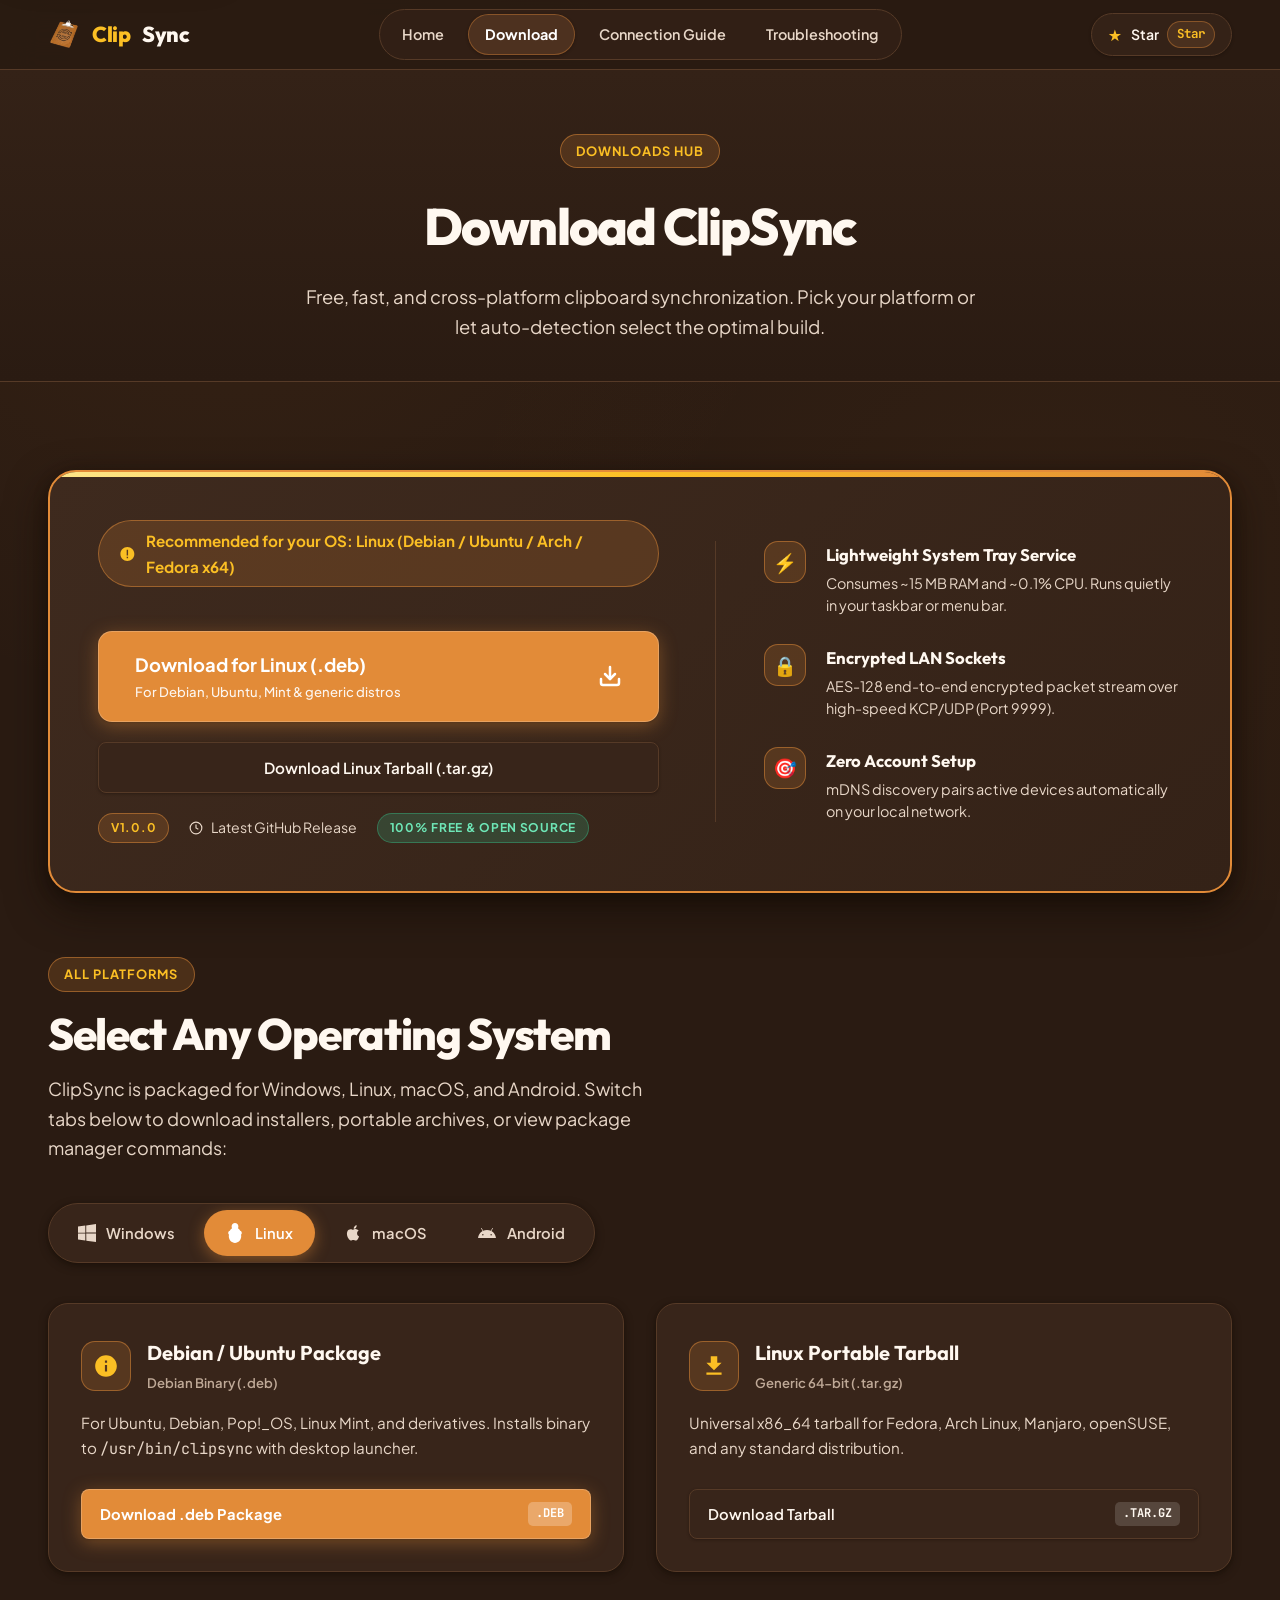
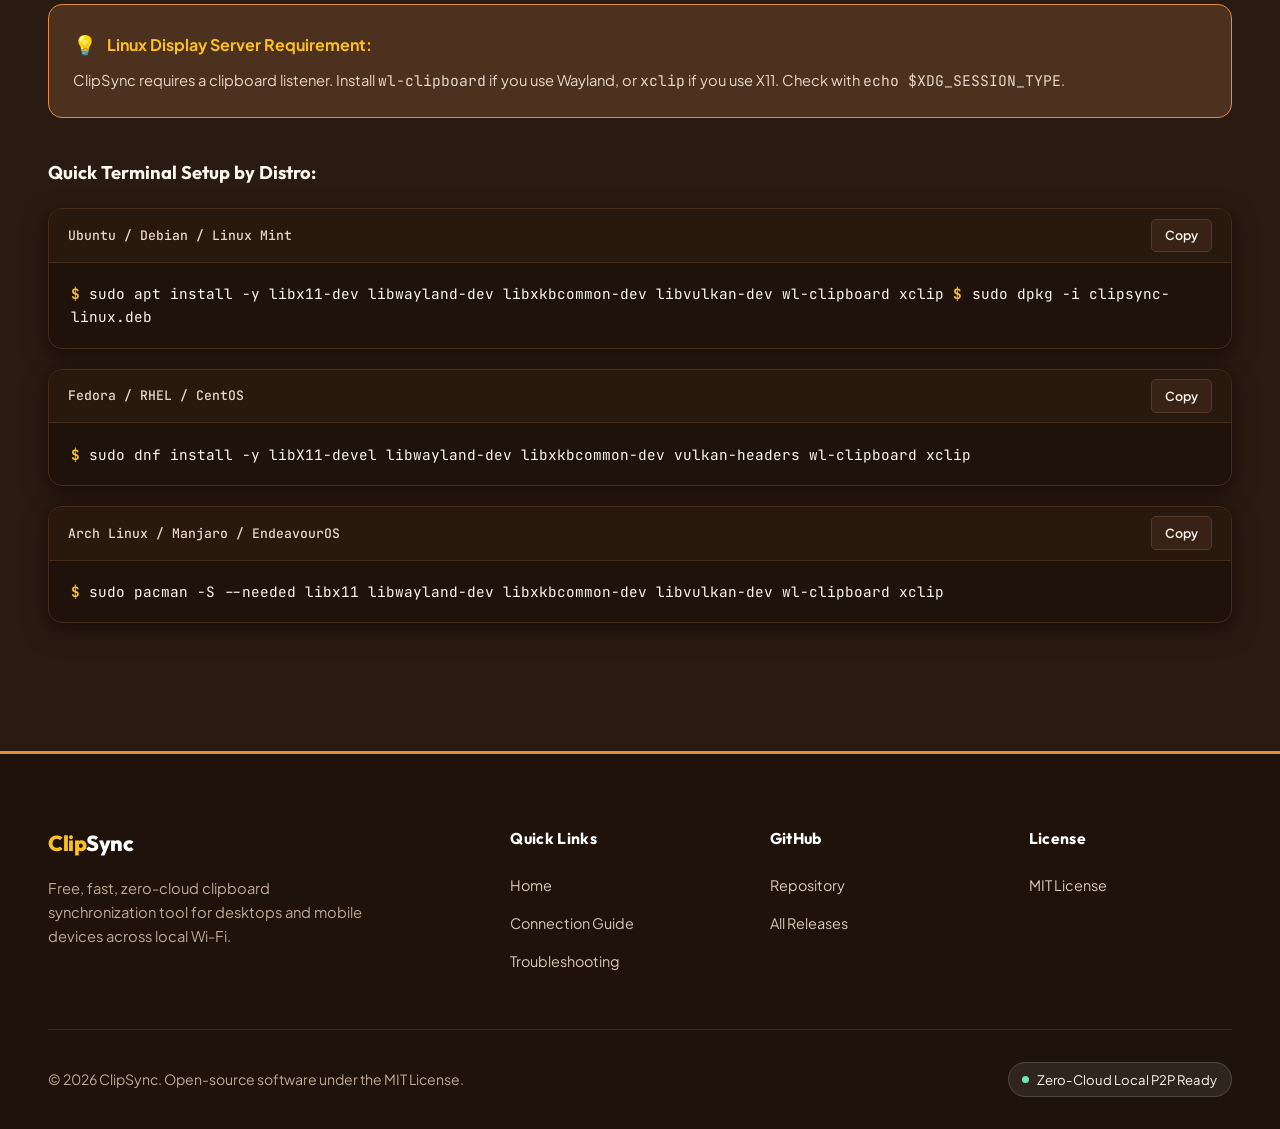
==== commit 451d58b9: "Refactor styles for dark theme aesthetic; enhance accessibility features and update troubleshooting " ====
--- a/docs/download.html
+++ b/docs/download.html
@@ -5,10 +5,16 @@
   <meta name="viewport" content="width=device-width, initial-scale=1.0">
   <title>Download ClipSync — Windows, macOS, Linux & Android</title>
   <meta name="description" content="Download ClipSync for Windows (.exe / .zip), Linux (.deb / .tar.gz), macOS (Universal binary), and Android (.apk). Automatic OS detection and direct download links.">
+  <meta name="keywords" content="download clipsync, clipsync exe, clipsync deb, clipsync apk, clipsync macos, cross platform clipboard download">
 
   <!-- Favicon -->
   <link rel="icon" type="image/x-icon" href="assets/icon.ico">
   <link rel="icon" type="image/png" sizes="32x32" href="assets/icon.png">
+
+  <!-- Google Fonts -->
+  <link rel="preconnect" href="https://fonts.googleapis.com">
+  <link rel="preconnect" href="https://fonts.gstatic.com" crossorigin>
+  <link href="https://fonts.googleapis.com/css2?family=JetBrains+Mono:wght@400;500;600;700&family=Outfit:wght@500;600;700;800;900&family=Plus+Jakarta+Sans:ital,wght@0,400;0,500;0,600;0,700;1,400&display=swap" rel="stylesheet">
 
   <!-- Modular Stylesheets -->
   <link rel="stylesheet" href="styles/variables.css">
@@ -19,15 +25,18 @@
 </head>
 <body>
 
+  <!-- Accessibility Skip Link -->
+  <a href="#download-main" class="skip-link">Skip to main content</a>
+
   <!-- Navigation Bar -->
   <header class="navbar">
     <div class="container">
-      <a href="index.html" class="nav-brand">
+      <a href="index.html" class="nav-brand" aria-label="ClipSync Homepage">
         <img src="assets/icon.png" alt="ClipSync Logo" width="32" height="32">
         <span>Clip</span>Sync
       </a>
 
-      <nav class="nav-links">
+      <nav class="nav-links" aria-label="Main Navigation">
         <a href="index.html" class="nav-link">Home</a>
         <a href="download.html" class="nav-link active">Download</a>
         <a href="guide.html" class="nav-link">Connection Guide</a>
@@ -41,7 +50,7 @@
           <span class="star-count">...</span>
         </a>
 
-        <button class="mobile-menu-btn" aria-label="Toggle navigation menu">
+        <button class="mobile-menu-btn" aria-label="Toggle navigation menu" aria-expanded="false">
           <span></span>
           <span></span>
           <span></span>
@@ -51,35 +60,35 @@
   </header>
 
   <!-- Mobile Drawer Menu -->
-  <div class="mobile-drawer">
+  <div class="mobile-drawer" role="dialog" aria-label="Mobile Navigation Menu">
     <a href="index.html" class="nav-link">Home</a>
-    <a href="download.html" class="nav-link">Download</a>
+    <a href="download.html" class="nav-link active">Download</a>
     <a href="guide.html" class="nav-link">Connection Guide</a>
     <a href="troubleshoot.html" class="nav-link">Troubleshooting</a>
-    <a href="https://github.com/DiamondOsas/ClipSync" target="_blank" class="btn btn-secondary">
+    <a href="https://github.com/DiamondOsas/ClipSync" target="_blank" rel="noopener noreferrer" class="btn btn-secondary">
       GitHub Repository (★ <span class="star-count">...</span>)
     </a>
   </div>
 
   <!-- Page Header -->
-  <div class="page-header">
+  <header class="page-header">
     <div class="container">
       <div class="section-tag">Downloads Hub</div>
       <h1>Download ClipSync</h1>
-      <p>Free, fast, and cross-platform clipboard synchronization. Choose your operating system below.</p>
+      <p>Free, fast, and cross-platform clipboard synchronization. Pick your platform or let auto-detection select the optimal build.</p>
     </div>
-  </div>
+  </header>
 
   <!-- Download Main Section -->
-  <main class="section">
+  <main class="section" id="download-main">
     <div class="container">
 
-      <!-- 1. Detected OS Hero Box (Default Highlight) -->
-      <div class="download-hero-card">
+      <!-- 1. Detected OS Hero Box (Highlighted by default) -->
+      <section class="download-hero-card" aria-label="Recommended Download for Your OS">
         <div class="download-hero-grid">
           <div class="download-actions">
             <div class="detected-os-badge" id="detected-os-badge">
-              <svg viewBox="0 0 24 24">
+              <svg viewBox="0 0 24 24" width="18" height="18">
                 <path d="M12 2C6.48 2 2 6.48 2 12s4.48 10 10 10 10-4.48 10-10S17.52 2 12 2zm-1 14h2v2h-2zm0-10h2v8h-2z"/>
               </svg>
               <span>Recommended for your OS: <strong id="detected-os-text">Detecting platform...</strong></span>
@@ -113,7 +122,7 @@
                 <span class="release-date-tag">Latest GitHub Release</span>
               </div>
               <div class="download-meta-item">
-                <span class="badge badge-green">100% Free & Open Source</span>
+                <span class="badge badge-green">100% Free &amp; Open Source</span>
               </div>
             </div>
           </div>
@@ -123,52 +132,52 @@
             <div class="info-item">
               <div class="info-icon">⚡</div>
               <div>
-                <div class="info-title">Lightweight Background Service</div>
-                <div class="info-desc">Uses only ~15 MB RAM and ~0.1% CPU. Operates seamlessly in your system tray.</div>
+                <div class="info-title">Lightweight System Tray Service</div>
+                <div class="info-desc">Consumes ~15 MB RAM and ~0.1% CPU. Runs quietly in your taskbar or menu bar.</div>
               </div>
             </div>
             <div class="info-item">
               <div class="info-icon">🔒</div>
               <div>
-                <div class="info-title">AES Encrypted LAN Sockets</div>
-                <div class="info-desc">End-to-end encrypted packet stream using high-speed KCP/UDP over port 9999.</div>
+                <div class="info-title">Encrypted LAN Sockets</div>
+                <div class="info-desc">AES-128 end-to-end encrypted packet stream over high-speed KCP/UDP (Port 9999).</div>
               </div>
             </div>
             <div class="info-item">
               <div class="info-icon">🎯</div>
               <div>
-                <div class="info-title">Zero Configuration</div>
-                <div class="info-desc">mDNS automatically pairs active machines on your local network.</div>
-              </div>
-            </div>
-          </div>
-        </div>
-      </div>
-
-      <!-- 2. All Other Operating Systems Matrix (Always Visible and Selectable) -->
-      <div class="section-header" style="text-align: left; margin-top: 4rem; margin-bottom: 2rem;">
+                <div class="info-title">Zero Account Setup</div>
+                <div class="info-desc">mDNS discovery pairs active devices automatically on your local network.</div>
+              </div>
+            </div>
+          </div>
+        </div>
+      </section>
+
+      <!-- 2. All Other Operating Systems Matrix -->
+      <div class="section-header section-header-left" style="margin-top: 4rem; margin-bottom: 2rem;">
         <div class="section-tag">All Platforms</div>
-        <h2 style="font-size: 1.8rem; font-weight: 800; color: var(--color-text);">Select Any Operating System</h2>
-        <p style="color: var(--color-text-muted);">
-          ClipSync is available for Windows, Linux, macOS, and Android. Switch tabs below to download installers, portable archives, or package manager commands:
+        <h2 class="section-title">Select Any Operating System</h2>
+        <p class="section-subtitle">
+          ClipSync is packaged for Windows, Linux, macOS, and Android. Switch tabs below to download installers, portable archives, or view package manager commands:
         </p>
       </div>
 
       <div class="tabs-group" id="os-tabs">
-        <div class="tabs-nav" role="tablist">
-          <button class="tab-btn active" data-tab="windows" role="tab">
+        <div class="tabs-nav" role="tablist" aria-label="Operating System Download Tabs">
+          <button class="tab-btn active" data-tab="windows" role="tab" aria-selected="true">
             <svg width="18" height="18" viewBox="0 0 24 24" fill="currentColor"><path d="M0 3.449L9.75 2.1v9.451H0m10.949-9.602L24 0v11.4H10.949M0 12.6h9.75v9.451L0 20.699M10.949 12.6H24V24l-12.9-1.801"/></svg>
             <span>Windows</span>
           </button>
-          <button class="tab-btn" data-tab="linux" role="tab">
+          <button class="tab-btn" data-tab="linux" role="tab" aria-selected="false">
             <svg width="18" height="18" viewBox="0 0 24 24" fill="currentColor"><path d="M12.004 0c-2.316 0-4.086 1.765-4.086 4.081 0 .762.203 1.487.564 2.115C7.309 6.77 6.334 7.94 5.767 9.387c-1.157.34-1.996 1.408-1.996 2.68 0 .848.375 1.603.968 2.115-.173.578-.27 1.189-.27 1.818 0 4.418 3.358 8 7.535 8s7.535-3.582 7.535-8c0-.629-.097-1.24-.27-1.818.593-.512.968-1.267.968-2.115 0-1.272-.839-2.34-1.996-2.68-.567-1.447-1.542-2.617-2.715-3.191.361-.628.564-1.353.564-2.115C16.09 1.765 14.32 0 12.004 0z"/></svg>
             <span>Linux</span>
           </button>
-          <button class="tab-btn" data-tab="macos" role="tab">
+          <button class="tab-btn" data-tab="macos" role="tab" aria-selected="false">
             <svg width="18" height="18" viewBox="0 0 24 24" fill="currentColor"><path d="M18.71 19.5c-.83 1.24-1.71 2.45-3.05 2.47-1.34.03-1.77-.79-3.29-.79-1.53 0-2 .77-3.27.82-1.31.05-2.3-1.32-3.14-2.53C4.25 17 2.94 12.45 4.7 9.39c.87-1.52 2.43-2.48 4.12-2.51 1.28-.02 2.5.87 3.29.87.78 0 2.26-1.07 3.81-.91.65.03 2.47.26 3.64 1.98-.09.06-2.17 1.28-2.15 3.81.03 3.02 2.65 4.03 2.68 4.04-.03.07-.42 1.44-1.38 2.83M15.97 4.88c.67-.82 1.13-1.96.99-3.13-1 .04-2.22.67-2.93 1.49-.62.72-1.17 1.88-1.02 3 .12.02.24.03.36.03.95 0 2.1-.64 2.6-1.39z"/></svg>
             <span>macOS</span>
           </button>
-          <button class="tab-btn" data-tab="android" role="tab">
+          <button class="tab-btn" data-tab="android" role="tab" aria-selected="false">
             <svg width="18" height="18" viewBox="0 0 24 24" fill="currentColor"><path d="M17.523 15.3414c-.5511 0-.9993-.4486-.9993-.9997s.4482-.9993.9993-.9993c.551 0 .9993.4482.9993.9993.0001.5511-.4483.9997-.9993.9997m-11.046 0c-.5511 0-.9993-.4486-.9993-.9997s.4482-.9993.9993-.9993c.5511 0 .9993.4482.9993.9993 0 .5511-.4482.9997-.9993.9997m11.4045-6.02l1.9973-3.4592a.416.416 0 00-.1521-.5676.416.416 0 00-.5676.1521l-2.0223 3.503C15.5902 8.4114 13.8533 8.1 12 8.1s-3.5902.3114-5.1367.8497L4.841 5.4467a.4161.4161 0 00-.5677-.1521.4157.4157 0 00-.1521.5676l1.9973 3.4592C2.6889 11.1867.3432 14.6589 0 18.77h24c-.3432-4.1111-2.6889-7.5833-6.1185-9.4486"/></svg>
             <span>Android</span>
           </button>
@@ -184,12 +193,12 @@
                     <svg viewBox="0 0 24 24"><path d="M0 3.449L9.75 2.1v9.451H0m10.949-9.602L24 0v11.4H10.949M0 12.6h9.75v9.451L0 20.699M10.949 12.6H24V24l-12.9-1.801"/></svg>
                   </div>
                   <div>
-                    <h4 class="os-card-title">Windows Installer</h4>
+                    <h3 class="os-card-title">Windows Installer</h3>
                     <span class="os-card-version">Setup Wizard (.exe)</span>
                   </div>
                 </div>
                 <p class="card-desc" style="margin-top: 1rem;">
-                  Full Inno Setup installer. Automatically creates start menu & desktop shortcuts and configures tray launch on startup.
+                  Full Inno Setup installer. Configures Start menu shortcuts, desktop icons, and background tray launch on Windows startup.
                 </p>
               </div>
               <div class="os-card-downloads">
@@ -207,12 +216,12 @@
                     <svg viewBox="0 0 24 24"><path d="M20 6h-8l-2-2H4c-1.1 0-1.99.9-1.99 2L2 18c0 1.1.9 2 2 2h16c1.1 0 2-.9 2-2V8c0-1.1-.9-2-2-2zm-6 10H6v-2h8v2zm4-4H6v-2h12v2z"/></svg>
                   </div>
                   <div>
-                    <h4 class="os-card-title">Windows Portable</h4>
+                    <h3 class="os-card-title">Windows Portable</h3>
                     <span class="os-card-version">Standalone Archive (.zip)</span>
                   </div>
                 </div>
                 <p class="card-desc" style="margin-top: 1rem;">
-                  Zero installation. Extract anywhere and launch <code>clipsync.exe</code> directly. Perfect for USB thumb drives.
+                  Zero installation required. Extract anywhere and launch <code>clipsync.exe</code> directly. Ideal for portable USB storage.
                 </p>
               </div>
               <div class="os-card-downloads">
@@ -235,12 +244,12 @@
                     <svg viewBox="0 0 24 24"><path d="M12 2C6.48 2 2 6.48 2 12s4.48 10 10 10 10-4.48 10-10S17.52 2 12 2zm1 15h-2v-6h2v6zm0-8h-2V7h2v2z"/></svg>
                   </div>
                   <div>
-                    <h4 class="os-card-title">Debian / Ubuntu Package</h4>
+                    <h3 class="os-card-title">Debian / Ubuntu Package</h3>
                     <span class="os-card-version">Debian Binary (.deb)</span>
                   </div>
                 </div>
                 <p class="card-desc" style="margin-top: 1rem;">
-                  For Ubuntu, Debian, Pop!_OS, Linux Mint, and derivatives. Installs binary to <code>/usr/bin/clipsync</code> and creates app launcher.
+                  For Ubuntu, Debian, Pop!_OS, Linux Mint, and derivatives. Installs binary to <code>/usr/bin/clipsync</code> with desktop launcher.
                 </p>
               </div>
               <div class="os-card-downloads">
@@ -258,12 +267,12 @@
                     <svg viewBox="0 0 24 24"><path d="M19 9h-4V3H9v6H5l7 7 7-7zM5 18v2h14v-2H5z"/></svg>
                   </div>
                   <div>
-                    <h4 class="os-card-title">Linux Portable Tarball</h4>
+                    <h3 class="os-card-title">Linux Portable Tarball</h3>
                     <span class="os-card-version">Generic 64-bit (.tar.gz)</span>
                   </div>
                 </div>
                 <p class="card-desc" style="margin-top: 1rem;">
-                  Universal x86_64 tarball for Fedora, Arch Linux, Manjaro, openSUSE, and any standard Linux distribution.
+                  Universal x86_64 tarball for Fedora, Arch Linux, Manjaro, openSUSE, and any standard distribution.
                 </p>
               </div>
               <div class="os-card-downloads">
@@ -275,13 +284,24 @@
             </div>
           </div>
 
+          <!-- Linux Display Server Notice -->
+          <div style="background: var(--color-surface-pinned); border: 1.5px solid var(--color-surface-pinned-border); border-radius: var(--radius-md); padding: 1.5rem; margin-top: 2rem;">
+            <div style="display: flex; align-items: center; gap: 0.6rem; margin-bottom: 0.5rem;">
+              <span style="font-size: 1.2rem;">💡</span>
+              <strong style="color: var(--color-accent-light); font-size: 1rem;">Linux Display Server Requirement:</strong>
+            </div>
+            <p style="color: var(--color-text-muted); font-size: 0.92rem; line-height: 1.6;">
+              ClipSync requires a clipboard listener. Install <code>wl-clipboard</code> if you use Wayland, or <code>xclip</code> if you use X11. Check with <code>echo $XDG_SESSION_TYPE</code>.
+            </p>
+          </div>
+
           <!-- Quick Terminal Install Guides -->
           <div style="margin-top: 2.5rem;">
-            <h3 style="color: var(--color-text); margin-bottom: 0.75rem; font-size: 1.15rem;">Quick Linux Terminal Setup:</h3>
+            <h3 style="color: var(--color-text); margin-bottom: 1rem; font-size: 1.15rem; font-family: var(--font-display);">Quick Terminal Setup by Distro:</h3>
             
             <div class="code-block">
               <div class="code-header">
-                <span>Ubuntu / Debian / Mint</span>
+                <span>Ubuntu / Debian / Linux Mint</span>
                 <button class="btn-copy" data-copy-target="cmd-linux-deb-install">
                   <span>Copy</span>
                 </button>
@@ -294,7 +314,7 @@
 
             <div class="code-block">
               <div class="code-header">
-                <span>Fedora / RHEL</span>
+                <span>Fedora / RHEL / CentOS</span>
                 <button class="btn-copy" data-copy-target="cmd-fedora-install">
                   <span>Copy</span>
                 </button>
@@ -306,7 +326,7 @@
 
             <div class="code-block">
               <div class="code-header">
-                <span>Arch Linux / Manjaro</span>
+                <span>Arch Linux / Manjaro / EndeavourOS</span>
                 <button class="btn-copy" data-copy-target="cmd-arch-install">
                   <span>Copy</span>
                 </button>
@@ -328,12 +348,12 @@
                     <svg viewBox="0 0 24 24"><path d="M18.71 19.5c-.83 1.24-1.71 2.45-3.05 2.47-1.34.03-1.77-.79-3.29-.79-1.53 0-2 .77-3.27.82-1.31.05-2.3-1.32-3.14-2.53C4.25 17 2.94 12.45 4.7 9.39c.87-1.52 2.43-2.48 4.12-2.51 1.28-.02 2.5.87 3.29.87.78 0 2.26-1.07 3.81-.91.65.03 2.47.26 3.64 1.98-.09.06-2.17 1.28-2.15 3.81.03 3.02 2.65 4.03 2.68 4.04-.03.07-.42 1.44-1.38 2.83M15.97 4.88c.67-.82 1.13-1.96.99-3.13-1 .04-2.22.67-2.93 1.49-.62.72-1.17 1.88-1.02 3 .12.02.24.03.36.03.95 0 2.1-.64 2.6-1.39z"/></svg>
                   </div>
                   <div>
-                    <h4 class="os-card-title">macOS Universal Binary</h4>
-                    <span class="os-card-version">Apple Silicon & Intel (macOS 11+)</span>
-                  </div>
-                </div>
-                <p class="card-desc" style="margin-top: 1rem;">
-                  Universal fat binary built with <code>lipo</code>. Runs natively on Apple Silicon (M1, M2, M3, M4) as well as Intel Macs.
+                    <h3 class="os-card-title">macOS Universal Binary</h3>
+                    <span class="os-card-version">Apple Silicon &amp; Intel (macOS 11+)</span>
+                  </div>
+                </div>
+                <p class="card-desc" style="margin-top: 1rem;">
+                  Universal binary built with <code>lipo</code>. Runs natively on Apple Silicon (M1, M2, M3, M4) and Intel-based Macs.
                 </p>
               </div>
               <div class="os-card-downloads">
@@ -356,12 +376,12 @@
                     <svg viewBox="0 0 24 24"><path d="M17.523 15.3414c-.5511 0-.9993-.4486-.9993-.9997s.4482-.9993.9993-.9993c.551 0 .9993.4482.9993.9993.0001.5511-.4483.9997-.9993.9997m-11.046 0c-.5511 0-.9993-.4486-.9993-.9997s.4482-.9993.9993-.9993c.5511 0 .9993.4482.9993.9993 0 .5511-.4482.9997-.9993.9997m11.4045-6.02l1.9973-3.4592a.416.416 0 00-.1521-.5676.416.416 0 00-.5676.1521l-2.0223 3.503C15.5902 8.4114 13.8533 8.1 12 8.1s-3.5902.3114-5.1367.8497L4.841 5.4467a.4161.4161 0 00-.5677-.1521.4157.4157 0 00-.1521.5676l1.9973 3.4592C2.6889 11.1867.3432 14.6589 0 18.77h24c-.3432-4.1111-2.6889-7.5833-6.1185-9.4486"/></svg>
                   </div>
                   <div>
-                    <h4 class="os-card-title">ClipSync for Android</h4>
+                    <h3 class="os-card-title">ClipSync for Android</h3>
                     <span class="os-card-version">Android 8.0+ (ARM64 / APK)</span>
                   </div>
                 </div>
                 <p class="card-desc" style="margin-top: 1rem;">
-                  Standalone APK for Android phones and tablets. Tap-to-copy history cards, animated radar scan, and lightweight background sync.
+                  Standalone APK for Android devices. Features tap-to-copy history cards, radar discovery scan, and battery-efficient background UDP sync.
                 </p>
               </div>
               <div class="os-card-downloads">
@@ -383,8 +403,8 @@
     <div class="container">
       <div class="footer-grid">
         <div class="footer-brand">
-          <h4>ClipSync</h4>
-          <p>The free, fast, zero-cloud clipboard synchronization tool for desktops and mobile devices.</p>
+          <h4><span>Clip</span>Sync</h4>
+          <p>Free, fast, zero-cloud clipboard synchronization tool for desktops and mobile devices across local Wi-Fi.</p>
         </div>
         <div class="footer-col">
           <h5>Quick Links</h5>
@@ -397,20 +417,23 @@
         <div class="footer-col">
           <h5>GitHub</h5>
           <ul>
-            <li><a href="https://github.com/DiamondOsas/ClipSync" target="_blank">Repository</a></li>
-            <li><a href="https://github.com/DiamondOsas/ClipSync/releases" target="_blank">All Releases</a></li>
+            <li><a href="https://github.com/DiamondOsas/ClipSync" target="_blank" rel="noopener noreferrer">Repository</a></li>
+            <li><a href="https://github.com/DiamondOsas/ClipSync/releases" target="_blank" rel="noopener noreferrer">All Releases</a></li>
           </ul>
         </div>
         <div class="footer-col">
           <h5>License</h5>
           <ul>
-            <li><a href="https://github.com/DiamondOsas/ClipSync/blob/main/LICENCE" target="_blank">MIT License</a></li>
+            <li><a href="https://github.com/DiamondOsas/ClipSync/blob/main/LICENCE" target="_blank" rel="noopener noreferrer">MIT License</a></li>
           </ul>
         </div>
       </div>
       <div class="footer-bottom">
         <div>© 2026 ClipSync. Open-source software under the MIT License.</div>
-        <div style="color: var(--color-accent);">Built with Go & Gio UI</div>
+        <div class="footer-status-pill">
+          <span class="footer-status-dot"></span>
+          <span>Zero-Cloud Local P2P Ready</span>
+        </div>
       </div>
     </div>
   </footer>
--- a/docs/styles/variables.css
+++ b/docs/styles/variables.css
@@ -1,84 +1,98 @@
 /**
- * ClipSync Theme Variables — Clean White Background with colors.go Accents
- * Palette:
- * - Background: Pure White (#FFFFFF) & Crisp Light Off-White (#FBF9F7)
- * - Accent: Warm Amber Caramel (#C67628) from colors.go
- * - Surface / Card: Crisp White (#FFFFFF) with warm borders
- * - Pinned Card: Warm Bronze / Cream Tint (#FDF6EE) with #C67628 border
- * - Text Primary: Deep Rich Charcoal Brown (#1A120B)
- * - Text Muted: Warm Almond Slate (#5C4E43)
- * - Red Action: Warm Rustic Terracotta (#DC4B3C) from colors.go
+ * ClipSync Design System Variables — Lighter Warm Mocha & Glowing Amber Palette
+ * Crafted for a warm, inviting, visible mocha-brown canvas with radiant amber highlights:
+ * - Canvas / Base: Rich Warm Mocha Brown (#2A1B12)
+ * - Elevated Surface: Warm Milk Chocolate Mocha (#38251A / #442D20)
+ * - Pinned Card Glow: Radiant Warm Bronze (#4D311F) with #E28B38 border
+ * - Primary Text: Luminous Warm Cream Ivory (#FFF8F0)
+ * - Secondary Text: Bright Almond Latte (#E8D7C8)
+ * - Signature Accent: Glowing Golden Amber Caramel (#E28B38 / #F59E0B)
  */
 
 :root {
-  /* Clean White Canvas */
-  --color-bg: #FFFFFF;
-  --color-bg-alt: #F9F6F2;
-  --color-bg-subtle: #F3ECE5;
+  /* Surface & Background Canvas (Lighter, warmer, clearly visible brown) */
+  --color-bg: #2A1B12;              /* Rich warm mocha brown canvas */
+  --color-bg-alt: #342217;          /* Elevated warm mocha */
+  --color-bg-subtle: #3E2A1E;       /* Layered mocha container background */
+  
+  --color-surface: #38251A;         /* Primary card surface */
+  --color-surface-hover: #442E20;   /* Card hover surface */
+  --color-surface-card: #38251A;    /* Base card */
+  --color-surface-card-hover: #483123;
+  --color-surface-glass: rgba(56, 37, 26, 0.88);
+  --color-surface-dark: #1E120B;    /* Recessed terminal/footer background */
+  --color-surface-dark-alt: #26170E;
 
-  /* Primary Accent: Glowing Warm Amber Caramel (#C67628) */
-  --color-accent: #C67628;
-  --color-accent-light: #DE842D;
-  --color-accent-dark: #A45D1C;
-  --color-accent-hover: #B8671E;
-  --color-accent-dim: rgba(198, 118, 40, 0.10);
-  --color-accent-glow: rgba(198, 118, 40, 0.25);
+  /* Signature Brand Accent: Glowing Golden Amber Caramel (#E28B38) */
+  --color-accent: #E28B38;
+  --color-accent-light: #FBBF24;
+  --color-accent-dark: #B4641C;
+  --color-accent-hover: #F59E0B;
+  --color-accent-active: #C87524;
+  --color-accent-dim: rgba(226, 139, 56, 0.18);
+  --color-accent-subtle: rgba(226, 139, 56, 0.09);
+  --color-accent-glow: rgba(226, 139, 56, 0.38);
+  --color-accent-border: rgba(226, 139, 56, 0.5);
 
-  /* Primary Text: Deep Rich Dark Charcoal */
-  --color-text: #1C130D;
-  --color-text-dark: #000000;
+  /* Pinned / Highlighted Surfaces */
+  --color-surface-pinned: #4D311F;
+  --color-surface-pinned-border: #E28B38;
+
+  /* Secondary & Status Colors */
+  --color-green: #34D399;
+  --color-green-light: #6EE7B7;
+  --color-green-dim: rgba(52, 211, 153, 0.18);
+  --color-green-glow: rgba(52, 211, 153, 0.35);
+
+  --color-red: #F87171;
+  --color-red-dim: rgba(248, 113, 113, 0.18);
+
+  --color-blue: #60A5FA;
+  --color-blue-dim: rgba(96, 165, 250, 0.18);
+
+  /* Typography: Ultra-High-Contrast Luminous Ivory & Bright Almond Latte */
+  --color-text: #FFF8F0;            /* Luminous Warm Cream Ivory primary text */
+  --color-text-dark: #1A1009;
   --color-text-white: #FFFFFF;
-
-  /* Secondary Text: Warm Almond Slate */
-  --color-text-muted: #5C4E43;
-  --color-text-dim: #827265;
-
-  /* Surface & Card Backgrounds */
-  --color-surface: #FFFFFF;
-  --color-surface-hover: #FCFAF8;
-  --color-surface-card: #FFFFFF;
-  --color-surface-card-hover: #FFFDFB;
-  --color-surface-dark: #1F140D; /* Rich warm chocolate from colors.go for headers/footer */
-
-  /* Surface Pinned / Highlight */
-  --color-surface-pinned: #FEF8F0;
-  --color-surface-pinned-border: #C67628;
-
-  /* Destructive & Alert Action */
-  --color-red: #DC4B3C;
-  --color-red-dim: rgba(220, 75, 60, 0.10);
-
-  /* Success & Status Glow */
-  --color-green: #16A34A;
-  --color-green-glow: rgba(22, 163, 74, 0.25);
+  --color-text-muted: #E8D7C8;      /* Bright Almond Latte secondary text */
+  --color-text-dim: #BFA997;        /* Soft warm latte tertiary text */
+  --color-text-light: #FFF8F0;
 
   /* Borders & Dividers */
-  --color-border: #E8DCD1;
-  --color-border-subtle: #F0E8E0;
-  --color-border-focus: #C67628;
+  --color-border: #563A27;          /* Defined warm mocha border */
+  --color-border-subtle: #452D1E;   /* Subtle divider */
+  --color-border-hover: #7A5439;   /* Lighter border highlight on hover */
+  --color-border-focus: #E28B38;
 
-  /* Typography */
-  --font-sans: 'Inter', -apple-system, BlinkMacSystemFont, 'Segoe UI', Roboto, Oxygen, Ubuntu, Cantarell, sans-serif;
-  --font-mono: 'JetBrains Mono', 'Fira Code', 'Cascadia Code', Menlo, Monaco, Consolas, monospace;
+  /* Typography Stacks */
+  --font-display: 'Outfit', -apple-system, BlinkMacSystemFont, 'Segoe UI', Roboto, sans-serif;
+  --font-sans: 'Plus Jakarta Sans', -apple-system, BlinkMacSystemFont, 'Segoe UI', Roboto, sans-serif;
+  --font-mono: 'JetBrains Mono', ui-monospace, SFMono-Regular, Menlo, Monaco, Consolas, monospace;
 
-  /* Spacing & Sizing */
-  --max-width: 1200px;
-  --header-height: 72px;
+  /* Sizing & Layout */
+  --max-width: 1240px;
+  --header-height: 70px;
 
   /* Border Radii */
-  --radius-xs: 4px;
+  --radius-xs: 5px;
   --radius-sm: 8px;
-  --radius-md: 12px;
-  --radius-lg: 18px;
+  --radius-md: 14px;
+  --radius-lg: 20px;
+  --radius-xl: 28px;
   --radius-full: 9999px;
 
-  /* Shadows */
-  --shadow-sm: 0 2px 6px rgba(40, 20, 5, 0.05);
-  --shadow-md: 0 6px 18px rgba(40, 20, 5, 0.08);
-  --shadow-lg: 0 12px 32px rgba(40, 20, 5, 0.12);
-  --shadow-accent: 0 4px 20px rgba(198, 118, 40, 0.22);
+  /* Elevation Shadows & Inner Highlights */
+  --shadow-xs: 0 1px 3px rgba(18, 10, 5, 0.35);
+  --shadow-sm: 0 3px 10px rgba(18, 10, 5, 0.45), 0 1px 3px rgba(18, 10, 5, 0.25);
+  --shadow-md: 0 8px 24px rgba(18, 10, 5, 0.55), 0 2px 8px rgba(18, 10, 5, 0.35);
+  --shadow-lg: 0 16px 40px rgba(18, 10, 5, 0.65), 0 4px 14px rgba(18, 10, 5, 0.4);
+  --shadow-xl: 0 24px 60px rgba(18, 10, 5, 0.75), 0 8px 24px rgba(18, 10, 5, 0.5);
+  --shadow-accent: 0 8px 32px rgba(226, 139, 56, 0.35);
+  --shadow-inner: inset 0 1px 1px rgba(255, 255, 255, 0.12);
 
-  /* Transitions */
-  --transition: all 0.2s cubic-bezier(0.16, 1, 0.3, 1);
-  --transition-slow: all 0.35s cubic-bezier(0.16, 1, 0.3, 1);
+  /* Transitions & Motion */
+  --ease-spring: cubic-bezier(0.16, 1, 0.3, 1);
+  --transition-fast: 150ms var(--ease-spring);
+  --transition: 220ms var(--ease-spring);
+  --transition-slow: 350ms var(--ease-spring);
 }
--- a/docs/styles/layout.css
+++ b/docs/styles/layout.css
@@ -1,17 +1,22 @@
 /**
- * ClipSync Layout & Structure — Light Theme with Warm Amber Accents
+ * ClipSync Layout & Structure — Lighter Warm Mocha Brown Aesthetic
+ * Asymmetric Bento Grids, Modern Navigation, and Responsive Breakpoints
  */
 
 .container {
   width: 100%;
   max-width: var(--max-width);
   margin: 0 auto;
-  padding: 0 1.5rem;
+  padding: 0 1.75rem;
 }
 
 .section {
-  padding: 4.5rem 0;
+  padding: 5.5rem 0;
   position: relative;
+}
+
+.section-sm {
+  padding: 3.5rem 0;
 }
 
 .section-alt {
@@ -22,56 +27,70 @@
 
 .section-header {
   text-align: center;
-  margin-bottom: 3rem;
+  margin-bottom: 3.5rem;
+}
+
+.section-header-left {
+  text-align: left;
 }
 
 .section-tag {
   display: inline-flex;
   align-items: center;
   gap: 0.5rem;
-  padding: 0.35rem 0.9rem;
+  padding: 0.35rem 0.95rem;
   background: var(--color-accent-dim);
-  border: 1px solid var(--color-border);
-  color: var(--color-accent-dark);
+  border: 1px solid var(--color-accent-border);
+  color: var(--color-accent-light);
   border-radius: var(--radius-full);
-  font-size: 0.85rem;
+  font-size: 0.8rem;
   font-weight: 700;
   text-transform: uppercase;
-  letter-spacing: 0.06em;
-  margin-bottom: 0.85rem;
+  letter-spacing: 0.08em;
+  margin-bottom: 1rem;
 }
 
 .section-title {
-  font-size: clamp(2rem, 3.8vw, 2.6rem);
+  font-family: var(--font-display);
+  font-size: clamp(2rem, 3.8vw, 2.75rem);
   font-weight: 800;
   color: var(--color-text);
-  line-height: 1.2;
-  margin-bottom: 0.85rem;
-  letter-spacing: -0.02em;
+  line-height: 1.18;
+  margin-bottom: 0.9rem;
+  letter-spacing: -0.03em;
+  text-wrap: balance;
 }
 
 .section-subtitle {
-  font-size: 1.12rem;
+  font-size: 1.125rem;
   color: var(--color-text-muted);
-  max-width: 680px;
+  max-width: 660px;
   margin: 0 auto;
-}
-
-/* Header & Navigation */
+  line-height: 1.65;
+  text-wrap: pretty;
+}
+
+.section-header-left .section-subtitle {
+  margin-left: 0;
+}
+
+/* ==========================================================================
+   Navigation Bar
+   ========================================================================== */
 .navbar {
   position: sticky;
   top: 0;
   left: 0;
   right: 0;
   height: var(--header-height);
-  background: rgba(255, 255, 255, 0.92);
-  backdrop-filter: blur(12px);
-  -webkit-backdrop-filter: blur(12px);
+  background: rgba(42, 27, 18, 0.90);
+  backdrop-filter: blur(16px);
+  -webkit-backdrop-filter: blur(16px);
   border-bottom: 1px solid var(--color-border);
   z-index: 1000;
   display: flex;
   align-items: center;
-  transition: var(--transition);
+  transition: background var(--transition), border-color var(--transition);
 }
 
 .navbar .container {
@@ -84,58 +103,66 @@
   display: flex;
   align-items: center;
   gap: 0.75rem;
+  font-family: var(--font-display);
   font-size: 1.35rem;
   font-weight: 800;
   color: var(--color-text);
   text-decoration: none;
+  letter-spacing: -0.02em;
 }
 
 .nav-brand img {
   width: 32px;
   height: 32px;
   object-fit: contain;
+  transition: transform var(--transition);
+}
+
+.nav-brand:hover img {
+  transform: scale(1.05) rotate(4deg);
 }
 
 .nav-brand span {
-  color: var(--color-accent);
+  color: var(--color-accent-light);
 }
 
 .nav-links {
   display: flex;
   align-items: center;
-  gap: 1.75rem;
+  gap: 0.5rem;
+  background: rgba(52, 34, 23, 0.75);
+  padding: 0.3rem 0.4rem;
+  border-radius: var(--radius-full);
+  border: 1px solid var(--color-border);
 }
 
 .nav-link {
   color: var(--color-text-muted);
   font-weight: 600;
-  font-size: 0.95rem;
+  font-size: 0.9rem;
   text-decoration: none;
-  transition: var(--transition);
-  position: relative;
-  padding: 0.4rem 0;
-}
-
-.nav-link:hover, .nav-link.active {
-  color: var(--color-accent);
-  text-decoration: none;
-}
-
-.nav-link.active::after {
-  content: '';
-  position: absolute;
-  bottom: 0;
-  left: 0;
-  right: 0;
-  height: 2px;
-  background: var(--color-accent);
-  border-radius: 2px;
+  transition: all var(--transition);
+  padding: 0.45rem 1rem;
+  border-radius: var(--radius-full);
+}
+
+.nav-link:hover {
+  color: var(--color-text);
+  background: rgba(77, 49, 31, 0.7);
+}
+
+.nav-link.active {
+  color: #FFFFFF;
+  background: #4D311F;
+  box-shadow: var(--shadow-xs);
+  font-weight: 700;
+  border: 1px solid rgba(226, 139, 56, 0.4);
 }
 
 .nav-actions {
   display: flex;
   align-items: center;
-  gap: 1rem;
+  gap: 0.85rem;
 }
 
 /* Mobile Nav Toggle */
@@ -144,13 +171,18 @@
   flex-direction: column;
   justify-content: center;
   gap: 5px;
-  width: 38px;
-  height: 38px;
-  padding: 8px;
-  border-radius: var(--radius-xs);
-  background: var(--color-bg-alt);
+  width: 40px;
+  height: 40px;
+  padding: 9px;
+  border-radius: var(--radius-sm);
+  background: var(--color-surface);
   border: 1px solid var(--color-border);
   color: var(--color-text);
+  transition: background var(--transition);
+}
+
+.mobile-menu-btn:hover {
+  background: var(--color-surface-hover);
 }
 
 .mobile-menu-btn span {
@@ -159,32 +191,36 @@
   width: 100%;
   background: var(--color-text);
   border-radius: 2px;
-  transition: var(--transition);
+  transition: transform var(--transition), opacity var(--transition);
 }
 
 .mobile-drawer {
   display: none;
 }
 
-/* Hero Section */
+/* ==========================================================================
+   Hero Section
+   ========================================================================== */
 .hero {
-  padding-top: 3.5rem;
-  padding-bottom: 4.5rem;
+  padding-top: 4.5rem;
+  padding-bottom: 5.5rem;
   position: relative;
   overflow: hidden;
-  background: linear-gradient(180deg, #FFFFFF 0%, #FAF6F1 100%);
-  border-bottom: 1px solid var(--color-border-subtle);
+  background: 
+    radial-gradient(ellipse at 50% 0%, rgba(226, 139, 56, 0.25) 0%, transparent 65%),
+    linear-gradient(180deg, #342217 0%, #2A1B12 100%);
+  border-bottom: 1px solid var(--color-border);
 }
 
 .hero-glow-bg {
   position: absolute;
-  top: -10%;
+  top: -20%;
   left: 50%;
   transform: translateX(-50%);
-  width: 650px;
-  height: 350px;
-  background: radial-gradient(circle, rgba(198, 118, 40, 0.12) 0%, rgba(255, 255, 255, 0) 70%);
-  filter: blur(40px);
+  width: 900px;
+  height: 500px;
+  background: radial-gradient(circle, rgba(226, 139, 56, 0.28) 0%, rgba(42, 27, 18, 0) 70%);
+  filter: blur(60px);
   pointer-events: none;
   z-index: 0;
 }
@@ -193,23 +229,29 @@
   position: relative;
   z-index: 1;
   text-align: center;
-  max-width: 860px;
+  max-width: 880px;
   margin: 0 auto;
 }
 
 .hero-badge {
   display: inline-flex;
   align-items: center;
-  gap: 0.6rem;
-  background: #FFFFFF;
+  gap: 0.65rem;
+  background: #38251A;
   border: 1px solid var(--color-border);
   border-radius: var(--radius-full);
-  padding: 0.4rem 1.1rem;
-  margin-bottom: 1.5rem;
-  font-size: 0.88rem;
+  padding: 0.4rem 1.15rem;
+  margin-bottom: 1.75rem;
+  font-size: 0.86rem;
   font-weight: 600;
   color: var(--color-text-muted);
   box-shadow: var(--shadow-sm);
+  transition: transform var(--transition), border-color var(--transition);
+}
+
+.hero-badge:hover {
+  border-color: var(--color-accent);
+  transform: translateY(-1px);
 }
 
 .hero-badge-dot {
@@ -217,114 +259,163 @@
   height: 8px;
   border-radius: 50%;
   background: var(--color-green);
+  box-shadow: 0 0 0 3px var(--color-green-dim);
+  animation: pulseBeacon 2.5s infinite;
+}
+
+@keyframes pulseBeacon {
+  0%, 100% {
+    box-shadow: 0 0 0 3px var(--color-green-dim);
+  }
+  50% {
+    box-shadow: 0 0 0 7px rgba(52, 211, 153, 0.3);
+  }
 }
 
 .hero-title {
-  font-size: clamp(2.3rem, 5vw, 3.8rem);
+  font-family: var(--font-display);
+  font-size: clamp(2.4rem, 5.5vw, 4.1rem);
   font-weight: 900;
-  line-height: 1.15;
-  letter-spacing: -0.025em;
-  margin-bottom: 1.25rem;
+  line-height: 1.12;
+  letter-spacing: -0.04em;
+  margin-bottom: 1.5rem;
   color: var(--color-text);
+  text-wrap: balance;
 }
 
 .hero-title .gradient-text {
-  color: var(--color-accent);
+  color: var(--color-accent-light);
+  background: linear-gradient(135deg, #FDE68A 0%, #FBBF24 40%, #E28B38 100%);
+  -webkit-background-clip: text;
+  -webkit-text-fill-color: transparent;
 }
 
 .hero-desc {
   font-size: 1.2rem;
   color: var(--color-text-muted);
-  line-height: 1.6;
-  margin-bottom: 2.25rem;
+  line-height: 1.65;
+  margin-bottom: 2.5rem;
   max-width: 720px;
   margin-left: auto;
   margin-right: auto;
-}
-
-/* Page Header for subpages (Download, Guide, Troubleshoot) */
+  text-wrap: pretty;
+}
+
+/* ==========================================================================
+   Page Headers (Download, Guide, Troubleshoot)
+   ========================================================================== */
 .page-header {
-  padding: 3.5rem 0 2rem;
-  background: linear-gradient(180deg, #FAF6F1 0%, #FFFFFF 100%);
+  padding: 4rem 0 2.5rem;
+  background: linear-gradient(180deg, #342217 0%, #2A1B12 100%);
   border-bottom: 1px solid var(--color-border);
   text-align: center;
+  position: relative;
 }
 
 .page-header h1 {
-  font-size: clamp(2.2rem, 4vw, 3rem);
+  font-family: var(--font-display);
+  font-size: clamp(2.25rem, 4.2vw, 3.2rem);
   font-weight: 800;
   color: var(--color-text);
-  margin-bottom: 0.75rem;
-  letter-spacing: -0.02em;
+  margin-bottom: 0.85rem;
+  letter-spacing: -0.035em;
+  text-wrap: balance;
 }
 
 .page-header p {
   font-size: 1.15rem;
   color: var(--color-text-muted);
-  max-width: 700px;
+  max-width: 680px;
   margin: 0 auto;
-}
-
-/* Features Grid */
-.features-grid {
+  line-height: 1.6;
+  text-wrap: pretty;
+}
+
+/* ==========================================================================
+   Bento Grid Layout (Features)
+   ========================================================================== */
+.bento-grid {
   display: grid;
-  grid-template-columns: repeat(auto-fit, minmax(280px, 1fr));
-  gap: 1.5rem;
-  margin-top: 2rem;
-}
-
-/* Footer */
+  grid-template-columns: repeat(3, 1fr);
+  gap: 1.75rem;
+  margin-top: 2.5rem;
+}
+
+.bento-col-2 {
+  grid-column: span 2;
+}
+
+.bento-col-3 {
+  grid-column: span 3;
+}
+
+/* ==========================================================================
+   Footer
+   ========================================================================== */
 .footer {
-  background: #1C130D; /* Rich chocolate dark from colors.go for clean bottom contrast */
-  color: #D6C7BB;
-  padding: 4rem 0 2rem;
+  background: var(--color-surface-dark);
+  color: #E8D7C8;
+  padding: 4.5rem 0 2rem;
   font-size: 0.95rem;
+  position: relative;
+  border-top: 3px solid var(--color-accent);
 }
 
 .footer-grid {
   display: grid;
   grid-template-columns: 2fr repeat(3, 1fr);
-  gap: 3rem;
-  margin-bottom: 3rem;
+  gap: 3.5rem;
+  margin-bottom: 3.5rem;
 }
 
 .footer-brand h4 {
-  font-size: 1.25rem;
+  font-family: var(--font-display);
+  font-size: 1.35rem;
   color: #FFFFFF;
   font-weight: 800;
-  margin-bottom: 0.75rem;
+  letter-spacing: -0.02em;
+  margin-bottom: 0.85rem;
+}
+
+.footer-brand h4 span {
+  color: var(--color-accent-light);
 }
 
 .footer-brand p {
-  color: #B5A292;
-  font-size: 0.9rem;
+  color: #BFA997;
+  font-size: 0.92rem;
   max-width: 320px;
-  line-height: 1.6;
+  line-height: 1.65;
 }
 
 .footer-col h5 {
+  font-family: var(--font-display);
   color: #FFFFFF;
-  font-size: 1rem;
+  font-size: 0.98rem;
   font-weight: 700;
-  margin-bottom: 1.2rem;
+  letter-spacing: 0.02em;
+  margin-bottom: 1.25rem;
 }
 
 .footer-col ul {
   display: flex;
   flex-direction: column;
-  gap: 0.65rem;
+  gap: 0.75rem;
 }
 
 .footer-col a {
-  color: #D6C7BB;
+  color: #DAC9B9;
   text-decoration: none;
   font-size: 0.9rem;
-  transition: var(--transition);
+  transition: all var(--transition-fast);
+  display: inline-flex;
+  align-items: center;
+  gap: 0.4rem;
 }
 
 .footer-col a:hover {
   color: #FFFFFF;
-  padding-left: 3px;
+  transform: translateX(3px);
 }
 
 .footer-bottom {
@@ -334,12 +425,42 @@
   align-items: center;
   justify-content: space-between;
   flex-wrap: wrap;
-  gap: 1rem;
-  font-size: 0.85rem;
-  color: #A39182;
-}
-
-@media (max-width: 900px) {
+  gap: 1.25rem;
+  font-size: 0.88rem;
+  color: #BFA997;
+}
+
+.footer-status-pill {
+  display: inline-flex;
+  align-items: center;
+  gap: 0.5rem;
+  background: rgba(255, 255, 255, 0.08);
+  padding: 0.35rem 0.85rem;
+  border-radius: var(--radius-full);
+  font-size: 0.82rem;
+  color: #FFF8F0;
+  border: 1px solid rgba(255, 255, 255, 0.15);
+}
+
+.footer-status-dot {
+  width: 7px;
+  height: 7px;
+  border-radius: 50%;
+  background: var(--color-green-light);
+}
+
+/* ==========================================================================
+   Responsive Breakpoints
+   ========================================================================== */
+@media (max-width: 992px) {
+  .bento-grid {
+    grid-template-columns: repeat(2, 1fr);
+  }
+
+  .bento-col-2 {
+    grid-column: span 2;
+  }
+
   .nav-links, .nav-actions .btn-github-text {
     display: none;
   }
@@ -353,15 +474,15 @@
     top: var(--header-height);
     left: 0;
     right: 0;
-    background: #FFFFFF;
+    background: #342217;
     border-bottom: 2px solid var(--color-border);
-    box-shadow: var(--shadow-lg);
-    padding: 1.5rem;
+    box-shadow: var(--shadow-xl);
+    padding: 1.75rem;
     display: flex;
     flex-direction: column;
     gap: 1.25rem;
-    transform: translateY(-120%);
-    transition: transform 0.3s ease-in-out;
+    transform: translateY(-130%);
+    transition: transform 0.3s var(--ease-spring);
     z-index: 999;
   }
 
@@ -371,13 +492,20 @@
 
   .mobile-drawer .nav-link {
     font-size: 1.1rem;
-    padding: 0.6rem 0;
+    padding: 0.75rem 0;
     border-bottom: 1px solid var(--color-border-subtle);
+    border-radius: 0;
+    background: transparent;
+  }
+
+  .mobile-drawer .nav-link.active {
+    color: var(--color-accent-light);
+    font-weight: 700;
   }
 
   .footer-grid {
     grid-template-columns: 1fr 1fr;
-    gap: 2rem;
+    gap: 2.5rem;
   }
 
   .footer-brand {
@@ -385,11 +513,30 @@
   }
 }
 
-@media (max-width: 600px) {
+@media (max-width: 640px) {
+  .section {
+    padding: 4rem 0;
+  }
+
+  .bento-grid {
+    grid-template-columns: 1fr;
+  }
+
+  .bento-col-2, .bento-col-3 {
+    grid-column: span 1;
+  }
+
   .footer-grid {
     grid-template-columns: 1fr;
-  }
+    gap: 2rem;
+  }
+
   .footer-brand {
     grid-column: span 1;
   }
-}
+
+  .footer-bottom {
+    flex-direction: column;
+    align-items: flex-start;
+  }
+}
--- a/docs/styles/components.css
+++ b/docs/styles/components.css
@@ -1,8 +1,11 @@
 /**
- * ClipSync Components & UI Elements — Clean White Background
+ * ClipSync Components & UI Elements — Lighter Warm Mocha Brown Aesthetic
+ * Tactile buttons, spotlight cards, terminal code blocks, interactive tabs & toasts
  */
 
-/* Buttons */
+/* ==========================================================================
+   Buttons
+   ========================================================================== */
 .btn {
   display: inline-flex;
   align-items: center;
@@ -10,13 +13,16 @@
   gap: 0.65rem;
   padding: 0.75rem 1.6rem;
   border-radius: var(--radius-sm);
+  font-family: var(--font-sans);
   font-weight: 600;
   font-size: 0.95rem;
   text-decoration: none;
-  transition: var(--transition);
+  transition: all var(--transition);
   border: 1px solid transparent;
   cursor: pointer;
   white-space: nowrap;
+  user-select: none;
+  position: relative;
 }
 
 .btn:hover {
@@ -24,139 +30,193 @@
   transform: translateY(-2px);
 }
 
+.btn:active {
+  transform: translateY(0) scale(0.98);
+}
+
 .btn-primary {
   background: var(--color-accent);
   color: #FFFFFF !important;
   font-weight: 700;
-  box-shadow: 0 4px 14px var(--color-accent-glow);
+  box-shadow: 0 4px 18px var(--color-accent-glow), 0 1px 2px rgba(0, 0, 0, 0.3);
+  border: 1px solid rgba(255, 255, 255, 0.2);
 }
 
 .btn-primary:hover {
   background: var(--color-accent-hover);
-  box-shadow: 0 6px 20px rgba(198, 118, 40, 0.4);
+  box-shadow: 0 6px 24px rgba(226, 139, 56, 0.5), 0 2px 4px rgba(0, 0, 0, 0.4);
 }
 
 .btn-secondary {
-  background: #FFFFFF;
+  background: #38251A;
   color: var(--color-text) !important;
-  border: 1px solid var(--color-border);
-  box-shadow: var(--shadow-sm);
+  border: 1.5px solid #563A27;
+  box-shadow: var(--shadow-xs);
 }
 
 .btn-secondary:hover {
-  background: var(--color-bg-alt);
-  border-color: var(--color-accent);
-  color: var(--color-accent) !important;
+  background: #483123;
+  border-color: var(--color-accent);
+  color: var(--color-accent-light) !important;
+  box-shadow: var(--shadow-sm);
 }
 
 .btn-ghost {
   background: transparent;
   color: var(--color-text-muted);
-  border: 1px solid var(--color-border);
+  border: 1.5px solid var(--color-border);
 }
 
 .btn-ghost:hover {
-  background: var(--color-bg-alt);
+  background: #38251A;
   color: var(--color-text);
   border-color: var(--color-accent);
+  box-shadow: var(--shadow-xs);
 }
 
 .btn-lg {
   padding: 0.95rem 2.2rem;
-  font-size: 1.1rem;
+  font-size: 1.05rem;
+  font-weight: 700;
   border-radius: var(--radius-md);
 }
 
 .btn-sm {
-  padding: 0.45rem 0.9rem;
+  padding: 0.4rem 0.9rem;
   font-size: 0.85rem;
-}
-
-/* GitHub Star Button */
+  border-radius: var(--radius-xs);
+}
+
+/* GitHub Star Pill */
 .btn-github {
   display: inline-flex;
   align-items: center;
-  gap: 0.5rem;
-  background: #FFFFFF;
+  gap: 0.55rem;
+  background: #342217;
   color: var(--color-text) !important;
-  border: 1px solid var(--color-border);
-  padding: 0.45rem 0.95rem;
+  border: 1px solid #563A27;
+  padding: 0.45rem 1rem;
   border-radius: var(--radius-full);
   font-size: 0.88rem;
   font-weight: 600;
-  transition: var(--transition);
-  box-shadow: var(--shadow-sm);
+  transition: all var(--transition);
+  box-shadow: var(--shadow-xs);
 }
 
 .btn-github:hover {
   border-color: var(--color-accent);
-  color: var(--color-accent) !important;
-  box-shadow: var(--shadow-md);
+  color: var(--color-accent-light) !important;
+  box-shadow: var(--shadow-sm);
+  transform: translateY(-1px);
   text-decoration: none;
 }
 
 .btn-github .star-icon {
-  color: #D97706;
-  font-size: 1rem;
+  color: #FBBF24;
+  font-size: 0.95rem;
+  line-height: 1;
 }
 
 .btn-github .star-count {
-  background: var(--color-accent-dim);
-  border: 1px solid var(--color-border);
-  padding: 0.1rem 0.5rem;
+  background: #4A301E;
+  border: 1px solid rgba(226, 139, 56, 0.4);
+  padding: 0.15rem 0.55rem;
   border-radius: var(--radius-full);
   font-size: 0.78rem;
   font-weight: 700;
-  color: var(--color-accent-dark);
-}
-
-/* Cards */
+  font-family: var(--font-mono);
+  color: var(--color-accent-light);
+}
+
+/* ==========================================================================
+   Cards & Surfaces
+   ========================================================================== */
 .card {
-  background: #FFFFFF;
-  border: 1px solid var(--color-border);
+  background: var(--color-surface);
+  border: 1.5px solid var(--color-border);
   border-radius: var(--radius-md);
   padding: 2rem;
-  transition: var(--transition);
+  transition: all var(--transition);
   position: relative;
   box-shadow: var(--shadow-sm);
 }
 
 .card:hover {
-  border-color: var(--color-accent);
+  border-color: var(--color-border-hover);
   box-shadow: var(--shadow-md);
   transform: translateY(-3px);
 }
 
 .card-pinned {
   background: var(--color-surface-pinned);
-  border: 1.5px solid var(--color-surface-pinned-border);
+  border-color: var(--color-surface-pinned-border);
   box-shadow: var(--shadow-accent);
 }
 
-.card-feature {
+/* Bento Feature Cards */
+.bento-card {
+  background: var(--color-surface);
+  border: 1.5px solid var(--color-border);
+  border-radius: var(--radius-lg);
+  padding: 2.25rem;
   display: flex;
   flex-direction: column;
+  justify-content: space-between;
+  gap: 1.5rem;
+  transition: all var(--transition);
+  position: relative;
+  overflow: hidden;
+  box-shadow: var(--shadow-sm);
+}
+
+.bento-card:hover {
+  border-color: var(--color-accent);
+  box-shadow: var(--shadow-lg), 0 0 24px rgba(226, 139, 56, 0.22);
+  transform: translateY(-4px);
+}
+
+.bento-card-hero {
+  background: linear-gradient(135deg, #3D291C 0%, #342217 100%);
+  border-color: var(--color-accent-border);
+}
+
+.bento-header {
+  display: flex;
+  align-items: flex-start;
+  justify-content: space-between;
   gap: 1rem;
-  height: 100%;
 }
 
 .card-icon {
-  width: 52px;
-  height: 52px;
-  border-radius: var(--radius-sm);
+  width: 50px;
+  height: 50px;
+  border-radius: var(--radius-md);
   background: var(--color-accent-dim);
-  border: 1px solid var(--color-border);
+  border: 1px solid var(--color-accent-border);
   display: flex;
   align-items: center;
   justify-content: center;
-  font-size: 1.5rem;
-  color: var(--color-accent);
+  color: var(--color-accent-light);
+  font-size: 1.4rem;
+  flex-shrink: 0;
+  transition: transform var(--transition);
+}
+
+.bento-card:hover .card-icon {
+  transform: scale(1.08) rotate(-3deg);
+  background: var(--color-accent);
+  color: #FFFFFF;
+  border-color: var(--color-accent);
 }
 
 .card-title {
-  font-size: 1.25rem;
+  font-family: var(--font-display);
+  font-size: 1.35rem;
   font-weight: 700;
   color: var(--color-text);
+  letter-spacing: -0.02em;
+  margin-top: 0.5rem;
+  margin-bottom: 0.35rem;
 }
 
 .card-desc {
@@ -165,62 +225,83 @@
   line-height: 1.6;
 }
 
-/* Tabs */
+.bento-visual {
+  margin-top: 1rem;
+  padding: 1.25rem;
+  background: #24160E;
+  border: 1px solid var(--color-border-subtle);
+  border-radius: var(--radius-md);
+}
+
+/* ==========================================================================
+   Tabs System
+   ========================================================================== */
+.tabs-group {
+  margin: 2.5rem 0;
+}
+
 .tabs-nav {
-  display: flex;
-  align-items: center;
-  gap: 0.5rem;
-  background: #FFFFFF;
-  border: 1px solid var(--color-border);
-  border-radius: var(--radius-lg);
+  display: inline-flex;
+  align-items: center;
+  gap: 0.4rem;
+  background: var(--color-surface);
+  border: 1.5px solid var(--color-border);
+  border-radius: var(--radius-full);
   padding: 0.4rem;
-  margin-bottom: 2rem;
+  margin-bottom: 2.5rem;
   overflow-x: auto;
   box-shadow: var(--shadow-sm);
-  scrollbar-width: none;
-}
-
-.tabs-nav::-webkit-scrollbar {
-  display: none;
+  max-width: 100%;
 }
 
 .tab-btn {
   display: inline-flex;
   align-items: center;
-  gap: 0.6rem;
+  gap: 0.65rem;
   padding: 0.65rem 1.4rem;
-  border-radius: var(--radius-md);
-  font-size: 0.95rem;
+  border-radius: var(--radius-full);
+  font-family: var(--font-sans);
+  font-size: 0.92rem;
   font-weight: 600;
   color: var(--color-text-muted);
-  transition: var(--transition);
+  transition: all var(--transition);
   white-space: nowrap;
 }
 
+.tab-btn svg {
+  width: 18px;
+  height: 18px;
+  transition: transform var(--transition);
+}
+
 .tab-btn:hover {
-  color: var(--color-accent);
+  color: var(--color-text);
   background: var(--color-accent-dim);
 }
 
 .tab-btn.active {
   background: var(--color-accent);
   color: #FFFFFF !important;
-  box-shadow: 0 2px 10px rgba(198, 118, 40, 0.35);
+  box-shadow: 0 4px 16px rgba(226, 139, 56, 0.45);
+}
+
+.tab-btn.active svg {
+  transform: scale(1.1);
 }
 
 .tab-pane {
   display: none;
-  animation: fadeIn 0.25s cubic-bezier(0.16, 1, 0.3, 1);
+  animation: fadeInPane 0.28s var(--ease-spring);
 }
 
 .tab-pane.active {
   display: block;
 }
 
-@keyframes fadeIn {
+@keyframes fadeInPane {
   from {
     opacity: 0;
-    transform: translateY(6px);
+    transform: translateY(8px);
   }
   to {
     opacity: 1;
@@ -228,12 +309,14 @@
   }
 }
 
-/* Code Blocks & Terminal Snippets */
+/* ==========================================================================
+   Code Blocks & Terminal Snippets
+   ========================================================================== */
 .code-block {
-  background: #1C130D; /* Clean dark terminal block for high contrast */
-  border: 1px solid #362214;
-  border-radius: var(--radius-sm);
-  margin: 1.2rem 0;
+  background: #1E120B;
+  border: 1px solid #452D1E;
+  border-radius: var(--radius-md);
+  margin: 1.25rem 0;
   position: relative;
   overflow: hidden;
   box-shadow: var(--shadow-md);
@@ -243,137 +326,156 @@
   display: flex;
   align-items: center;
   justify-content: space-between;
-  padding: 0.5rem 1rem;
-  background: #281B13;
-  border-bottom: 1px solid #3D291D;
-  font-size: 0.8rem;
-  color: #DAC9B9;
+  padding: 0.6rem 1.2rem;
+  background: #28180E;
+  border-bottom: 1px solid #452D1E;
+  font-size: 0.82rem;
+  color: #E8D7C8;
   font-family: var(--font-mono);
+  font-weight: 500;
 }
 
 .code-content {
-  padding: 1.1rem 1.25rem;
+  padding: 1.2rem 1.35rem;
   overflow-x: auto;
   font-family: var(--font-mono);
   font-size: 0.9rem;
-  color: #FFF6EC;
-  line-height: 1.5;
+  color: #FFF8F0;
+  line-height: 1.6;
 }
 
 .code-content code {
-  color: #FFF6EC;
+  color: #FFF8F0;
 }
 
 .code-content .command-prompt {
   color: var(--color-accent-light);
   user-select: none;
-  margin-right: 0.5rem;
+  margin-right: 0.6rem;
+  font-weight: 700;
 }
 
 .btn-copy {
   display: inline-flex;
   align-items: center;
   gap: 0.4rem;
-  background: #362214;
-  border: 1px solid #5A3416;
-  color: #FFF6EC;
-  padding: 0.3rem 0.7rem;
+  background: #382215;
+  border: 1px solid #563A27;
+  color: #FFF8F0;
+  padding: 0.35rem 0.8rem;
   border-radius: var(--radius-xs);
   font-size: 0.78rem;
   font-family: var(--font-sans);
-  font-weight: 500;
-  transition: var(--transition);
+  font-weight: 600;
+  transition: all var(--transition);
 }
 
 .btn-copy:hover {
   background: var(--color-accent);
+  border-color: var(--color-accent);
   color: #FFFFFF;
 }
 
 .btn-copy.copied {
   background: var(--color-green);
-  color: #FFFFFF;
+  color: #120A05;
+  font-weight: 700;
   border-color: var(--color-green);
 }
 
-/* Badges & Pills */
+/* ==========================================================================
+   Badges & Labels
+   ========================================================================== */
 .badge {
   display: inline-flex;
   align-items: center;
-  gap: 0.35rem;
-  padding: 0.25rem 0.65rem;
+  gap: 0.4rem;
+  padding: 0.28rem 0.75rem;
   border-radius: var(--radius-full);
   font-size: 0.75rem;
   font-weight: 700;
   text-transform: uppercase;
-  letter-spacing: 0.05em;
+  letter-spacing: 0.06em;
+  font-family: var(--font-sans);
 }
 
 .badge-amber {
   background: var(--color-accent-dim);
-  color: var(--color-accent-dark);
-  border: 1px solid var(--color-border);
+  color: var(--color-accent-light);
+  border: 1px solid var(--color-accent-border);
 }
 
 .badge-green {
-  background: rgba(22, 163, 74, 0.12);
-  color: #15803D;
-  border: 1px solid rgba(22, 163, 74, 0.25);
+  background: var(--color-green-dim);
+  color: var(--color-green-light);
+  border: 1px solid rgba(52, 211, 153, 0.35);
+}
+
+.badge-blue {
+  background: var(--color-blue-dim);
+  color: #93C5FD;
+  border: 1px solid rgba(96, 165, 250, 0.35);
 }
 
 .badge-red {
   background: var(--color-red-dim);
-  color: #DC4B3C;
-  border: 1px solid rgba(220, 75, 60, 0.25);
-}
-
-/* Search Bar */
+  color: #FCA5A5;
+  border: 1px solid rgba(248, 113, 113, 0.35);
+}
+
+/* ==========================================================================
+   Search Input Bar
+   ========================================================================== */
 .search-container {
   position: relative;
-  max-width: 620px;
+  max-width: 660px;
   margin: 0 auto 2.5rem;
 }
 
 .search-input {
   width: 100%;
-  padding: 0.95rem 1.25rem 0.95rem 3rem;
-  background: #FFFFFF;
+  padding: 1.05rem 1.4rem 1.05rem 3.2rem;
+  background: var(--color-surface);
   border: 1.5px solid var(--color-border);
   border-radius: var(--radius-full);
   color: var(--color-text);
   font-size: 1rem;
   box-shadow: var(--shadow-sm);
-  transition: var(--transition);
+  transition: all var(--transition);
 }
 
 .search-input:focus {
   outline: none;
   border-color: var(--color-accent);
-  box-shadow: 0 0 16px var(--color-accent-glow);
+  box-shadow: 0 0 0 4px var(--color-accent-dim), var(--shadow-md);
 }
 
 .search-icon {
   position: absolute;
-  left: 1.15rem;
+  left: 1.25rem;
   top: 50%;
   transform: translateY(-50%);
   color: var(--color-text-dim);
   pointer-events: none;
-}
-
-/* Accordion */
+  display: flex;
+  align-items: center;
+}
+
+/* ==========================================================================
+   Accordions
+   ========================================================================== */
 .accordion-item {
-  background: #FFFFFF;
-  border: 1px solid var(--color-border);
-  border-radius: var(--radius-md);
-  margin-bottom: 1rem;
+  background: var(--color-surface);
+  border: 1.5px solid var(--color-border);
+  border-radius: var(--radius-md);
+  margin-bottom: 1.25rem;
   overflow: hidden;
-  transition: var(--transition);
+  transition: all var(--transition);
   box-shadow: var(--shadow-sm);
 }
 
 .accordion-item:hover {
-  border-color: var(--color-accent);
+  border-color: var(--color-border-hover);
 }
 
 .accordion-item.active {
@@ -383,34 +485,35 @@
 
 .accordion-header {
   width: 100%;
-  padding: 1.35rem 1.75rem;
+  padding: 1.4rem 1.8rem;
   display: flex;
   align-items: center;
   justify-content: space-between;
   gap: 1rem;
   text-align: left;
-  font-size: 1.1rem;
+  font-family: var(--font-display);
+  font-size: 1.15rem;
   font-weight: 700;
   color: var(--color-text);
-  transition: var(--transition);
-  background: #FFFFFF;
+  transition: background var(--transition), color var(--transition);
+  background: var(--color-surface);
 }
 
 .accordion-header:hover {
-  color: var(--color-accent);
-  background: var(--color-bg-alt);
+  color: var(--color-accent-light);
+  background: var(--color-surface-hover);
 }
 
 .accordion-icon {
-  width: 26px;
-  height: 26px;
+  width: 28px;
+  height: 28px;
   display: flex;
   align-items: center;
   justify-content: center;
   border-radius: 50%;
-  background: var(--color-bg-alt);
-  color: var(--color-accent);
-  transition: transform 0.25s ease;
+  background: #2D1A10;
+  color: var(--color-accent-light);
+  transition: transform var(--transition);
   flex-shrink: 0;
   border: 1px solid var(--color-border);
 }
@@ -423,20 +526,22 @@
 }
 
 .accordion-body {
-  padding: 0 1.75rem 1.5rem;
+  padding: 0 1.8rem 1.75rem;
   color: var(--color-text-muted);
   font-size: 0.98rem;
   line-height: 1.7;
   display: none;
   border-top: 1px solid var(--color-border-subtle);
-  background: #FFFFFF;
+  background: var(--color-surface);
 }
 
 .accordion-item.active .accordion-body {
   display: block;
 }
 
-/* Toast Notifications */
+/* ==========================================================================
+   Toasts
+   ========================================================================== */
 .toast-container {
   position: fixed;
   bottom: 2rem;
@@ -449,28 +554,32 @@
 }
 
 .toast {
-  background: #FFFFFF;
+  background: #38251A;
   color: var(--color-text);
   border: 1.5px solid var(--color-accent);
-  padding: 0.85rem 1.4rem;
-  border-radius: var(--radius-sm);
-  box-shadow: var(--shadow-lg);
+  padding: 0.9rem 1.5rem;
+  border-radius: var(--radius-md);
+  box-shadow: var(--shadow-xl);
   display: flex;
   align-items: center;
   gap: 0.75rem;
   font-weight: 600;
-  font-size: 0.9rem;
+  font-size: 0.92rem;
   pointer-events: auto;
-  animation: slideInUp 0.3s cubic-bezier(0.16, 1, 0.3, 1);
-}
-
-@keyframes slideInUp {
+  animation: slideInToast 0.35s var(--ease-spring);
+}
+
+.toast-error {
+  border-color: var(--color-red);
+}
+
+@keyframes slideInToast {
   from {
     opacity: 0;
-    transform: translateY(20px);
+    transform: translateY(24px) scale(0.95);
   }
   to {
     opacity: 1;
-    transform: translateY(0);
+    transform: translateY(0) scale(1);
   }
 }
--- a/docs/styles/pages.css
+++ b/docs/styles/pages.css
@@ -1,18 +1,288 @@
 /**
- * ClipSync Page-Specific Styles — Light Theme
- * Download Matrix, Step-by-Step Guide, Architecture Visuals, Screenshots Showcase
+ * ClipSync Page-Specific Styles — Lighter Warm Mocha Brown Aesthetic
+ * Live LAN Sync Playground, Download Hub, Step Roadmap, Screenshots Showcase & Troubleshooting Center
  */
 
 /* ==========================================================================
-   1. Download Hero & OS Detection
+   1. Live LAN Sync Playground (Hero Interactive Feature)
+   ========================================================================== */
+.playground-container {
+  margin: 3.5rem auto 0;
+  max-width: 980px;
+  background: #342217;
+  border: 1.5px solid var(--color-border);
+  border-radius: var(--radius-xl);
+  padding: 2rem;
+  box-shadow: var(--shadow-xl);
+  position: relative;
+  overflow: hidden;
+}
+
+.playground-container::before {
+  content: '';
+  position: absolute;
+  top: 0;
+  left: 0;
+  right: 0;
+  height: 4px;
+  background: linear-gradient(90deg, #FDE68A, #FBBF24, #E28B38);
+}
+
+.playground-topbar {
+  display: flex;
+  align-items: center;
+  justify-content: space-between;
+  margin-bottom: 1.5rem;
+  padding-bottom: 1rem;
+  border-bottom: 1px solid var(--color-border-subtle);
+  flex-wrap: wrap;
+  gap: 0.75rem;
+}
+
+.playground-title-group {
+  display: flex;
+  align-items: center;
+  gap: 0.75rem;
+}
+
+.playground-badge {
+  display: inline-flex;
+  align-items: center;
+  gap: 0.4rem;
+  background: var(--color-accent-dim);
+  border: 1px solid var(--color-accent-border);
+  color: var(--color-accent-light);
+  padding: 0.25rem 0.75rem;
+  border-radius: var(--radius-full);
+  font-size: 0.78rem;
+  font-weight: 700;
+  text-transform: uppercase;
+  letter-spacing: 0.05em;
+}
+
+.playground-grid {
+  display: grid;
+  grid-template-columns: 1fr auto 1fr;
+  gap: 1.5rem;
+  align-items: center;
+}
+
+.device-card {
+  background: #3E2A1E;
+  border: 1.5px solid var(--color-border);
+  border-radius: var(--radius-lg);
+  padding: 1.5rem;
+  display: flex;
+  flex-direction: column;
+  gap: 1rem;
+}
+
+.device-card-header {
+  display: flex;
+  align-items: center;
+  justify-content: space-between;
+}
+
+.device-name {
+  font-family: var(--font-display);
+  font-weight: 700;
+  font-size: 1.05rem;
+  color: var(--color-text);
+  display: flex;
+  align-items: center;
+  gap: 0.5rem;
+}
+
+.device-status {
+  display: flex;
+  align-items: center;
+  gap: 0.4rem;
+  font-size: 0.8rem;
+  color: var(--color-green-light);
+  font-weight: 600;
+}
+
+.device-status-dot {
+  width: 7px;
+  height: 7px;
+  border-radius: 50%;
+  background: var(--color-green-light);
+  box-shadow: 0 0 0 2px rgba(52, 211, 153, 0.35);
+}
+
+.clipboard-input-box {
+  position: relative;
+}
+
+.clipboard-textarea {
+  width: 100%;
+  padding: 0.9rem 1rem;
+  border-radius: var(--radius-sm);
+  background: #2A1B12;
+  border: 1.5px solid var(--color-border);
+  font-family: var(--font-mono);
+  font-size: 0.9rem;
+  color: var(--color-text);
+  resize: none;
+  min-height: 85px;
+  line-height: 1.5;
+  transition: all var(--transition);
+}
+
+.clipboard-textarea:focus {
+  outline: none;
+  border-color: var(--color-accent);
+  box-shadow: 0 0 0 3px var(--color-accent-dim);
+}
+
+.sample-chips {
+  display: flex;
+  gap: 0.45rem;
+  flex-wrap: wrap;
+  align-items: center;
+}
+
+.sample-chip-label {
+  font-size: 0.75rem;
+  color: var(--color-text-dim);
+  font-weight: 600;
+  text-transform: uppercase;
+  letter-spacing: 0.05em;
+}
+
+.sample-chip {
+  background: #342217;
+  border: 1px solid var(--color-border);
+  border-radius: var(--radius-full);
+  padding: 0.2rem 0.65rem;
+  font-size: 0.78rem;
+  font-family: var(--font-mono);
+  color: var(--color-text-muted);
+  cursor: pointer;
+  transition: all var(--transition-fast);
+}
+
+.sample-chip:hover {
+  border-color: var(--color-accent);
+  color: var(--color-accent-light);
+  background: var(--color-accent-dim);
+}
+
+/* Transmission Bridge Channel */
+.sync-bridge {
+  display: flex;
+  flex-direction: column;
+  align-items: center;
+  gap: 0.6rem;
+  padding: 0 0.5rem;
+}
+
+.sync-speed-badge {
+  background: #3E2A1E;
+  border: 1px solid var(--color-border);
+  border-radius: var(--radius-full);
+  padding: 0.3rem 0.8rem;
+  font-family: var(--font-mono);
+  font-size: 0.78rem;
+  font-weight: 700;
+  color: var(--color-accent-light);
+  box-shadow: var(--shadow-xs);
+  white-space: nowrap;
+}
+
+.sync-arrow-track {
+  width: 90px;
+  height: 4px;
+  background: #563A27;
+  border-radius: var(--radius-full);
+  position: relative;
+  overflow: hidden;
+}
+
+.sync-arrow-packet {
+  position: absolute;
+  top: 0;
+  left: 0;
+  width: 25px;
+  height: 100%;
+  background: linear-gradient(90deg, transparent, #FBBF24, transparent);
+  border-radius: var(--radius-full);
+  animation: transmitPacket 1.6s infinite ease-in-out;
+}
+
+@keyframes transmitPacket {
+  0% { left: -30%; opacity: 0; }
+  30% { opacity: 1; }
+  70% { opacity: 1; }
+  100% { left: 100%; opacity: 0; }
+}
+
+.sync-port-label {
+  font-size: 0.72rem;
+  font-family: var(--font-mono);
+  color: var(--color-text-dim);
+  text-align: center;
+}
+
+.mobile-preview-box {
+  background: #2A1B12;
+  border: 1.5px solid var(--color-accent-border);
+  border-radius: var(--radius-sm);
+  padding: 0.9rem 1rem;
+  min-height: 85px;
+  display: flex;
+  flex-direction: column;
+  justify-content: space-between;
+  gap: 0.5rem;
+  box-shadow: var(--shadow-sm);
+}
+
+.mobile-clip-text {
+  font-family: var(--font-mono);
+  font-size: 0.9rem;
+  color: var(--color-text);
+  word-break: break-all;
+  line-height: 1.5;
+}
+
+.mobile-clip-footer {
+  display: flex;
+  align-items: center;
+  justify-content: space-between;
+  border-top: 1px solid var(--color-border-subtle);
+  padding-top: 0.4rem;
+  margin-top: 0.25rem;
+}
+
+.mobile-clip-time {
+  font-size: 0.72rem;
+  color: var(--color-text-dim);
+}
+
+.mobile-copy-btn {
+  background: var(--color-accent);
+  color: #FFFFFF;
+  font-size: 0.75rem;
+  font-weight: 700;
+  padding: 0.2rem 0.65rem;
+  border-radius: var(--radius-xs);
+  transition: all var(--transition-fast);
+}
+
+.mobile-copy-btn:hover {
+  background: var(--color-accent-hover);
+}
+
+/* ==========================================================================
+   2. Download Hero & Matrix Cards
    ========================================================================== */
 .download-hero-card {
-  background: linear-gradient(135deg, #FFFFFF 0%, #FFFDF9 60%, #FAF4EC 100%);
+  background: linear-gradient(135deg, #3E2A1E 0%, #342217 100%);
   border: 2px solid var(--color-accent);
-  border-radius: var(--radius-lg);
+  border-radius: var(--radius-xl);
   padding: 3rem;
-  box-shadow: var(--shadow-md);
-  margin-bottom: 3rem;
+  box-shadow: var(--shadow-lg);
+  margin-bottom: 3.5rem;
   position: relative;
   overflow: hidden;
 }
@@ -23,34 +293,34 @@
   top: 0;
   left: 0;
   right: 0;
-  height: 4px;
-  background: linear-gradient(90deg, #DE842D, #C67628, #A45D1C);
+  height: 5px;
+  background: linear-gradient(90deg, #FDE68A, #FBBF24, #E28B38);
 }
 
 .detected-os-badge {
   display: inline-flex;
   align-items: center;
-  gap: 0.6rem;
+  gap: 0.65rem;
   background: var(--color-accent-dim);
-  border: 1px solid var(--color-border);
+  border: 1px solid var(--color-accent-border);
   border-radius: var(--radius-full);
-  padding: 0.4rem 1.2rem;
-  color: var(--color-accent-dark);
+  padding: 0.45rem 1.25rem;
+  color: var(--color-accent-light);
   font-size: 0.95rem;
   font-weight: 700;
-  margin-bottom: 1.25rem;
+  margin-bottom: 1.5rem;
 }
 
 .detected-os-badge svg {
   width: 18px;
   height: 18px;
-  fill: var(--color-accent);
+  fill: var(--color-accent-light);
 }
 
 .download-hero-grid {
   display: grid;
   grid-template-columns: 1.2fr 1fr;
-  gap: 3rem;
+  gap: 3.5rem;
   align-items: center;
 }
 
@@ -61,7 +331,7 @@
 }
 
 .download-main-btn {
-  padding: 1.1rem 2rem;
+  padding: 1.15rem 2.25rem;
   font-size: 1.15rem;
   font-weight: 700;
   display: flex;
@@ -79,89 +349,89 @@
 .download-main-btn .btn-subtext {
   font-size: 0.82rem;
   font-weight: 500;
-  opacity: 0.9;
+  opacity: 0.92;
 }
 
 .download-meta {
   display: flex;
   align-items: center;
-  gap: 1.5rem;
+  gap: 1.25rem;
   color: var(--color-text-muted);
   font-size: 0.88rem;
+  flex-wrap: wrap;
 }
 
 .download-meta-item {
   display: flex;
   align-items: center;
-  gap: 0.4rem;
+  gap: 0.45rem;
 }
 
 .download-hero-info {
-  border-left: 1px solid var(--color-border);
+  border-left: 1.5px solid var(--color-border);
   padding-left: 3rem;
   display: flex;
   flex-direction: column;
-  gap: 1.5rem;
+  gap: 1.75rem;
 }
 
 .info-item {
   display: flex;
-  gap: 1rem;
+  gap: 1.25rem;
 }
 
 .info-icon {
-  width: 38px;
-  height: 38px;
-  border-radius: var(--radius-sm);
+  width: 42px;
+  height: 42px;
+  border-radius: var(--radius-md);
   background: var(--color-accent-dim);
-  border: 1px solid var(--color-border);
+  border: 1px solid var(--color-accent-border);
   display: flex;
   align-items: center;
   justify-content: center;
-  color: var(--color-accent);
-  font-size: 1.1rem;
+  color: var(--color-accent-light);
+  font-size: 1.2rem;
   flex-shrink: 0;
 }
 
 .info-title {
-  font-size: 1rem;
+  font-family: var(--font-display);
+  font-size: 1.05rem;
   font-weight: 700;
   color: var(--color-text);
-  margin-bottom: 0.2rem;
+  margin-bottom: 0.25rem;
 }
 
 .info-desc {
-  font-size: 0.88rem;
+  font-size: 0.9rem;
   color: var(--color-text-muted);
-  line-height: 1.4;
-}
-
-/* ==========================================================================
-   2. Platform Download Matrix Cards
-   ========================================================================== */
+  line-height: 1.5;
+}
+
+/* OS Matrix Cards */
 .os-matrix-grid {
   display: grid;
-  grid-template-columns: repeat(auto-fit, minmax(260px, 1fr));
+  grid-template-columns: repeat(auto-fit, minmax(280px, 1fr));
+  gap: 2rem;
+}
+
+.os-card {
+  background: #38251A;
+  border: 1.5px solid var(--color-border);
+  border-radius: var(--radius-lg);
+  padding: 2rem;
+  display: flex;
+  flex-direction: column;
+  justify-content: space-between;
   gap: 1.75rem;
-}
-
-.os-card {
-  background: #FFFFFF;
-  border: 1.5px solid var(--color-border);
-  border-radius: var(--radius-md);
-  padding: 1.75rem;
-  display: flex;
-  flex-direction: column;
-  justify-content: space-between;
-  gap: 1.5rem;
   box-shadow: var(--shadow-sm);
-  transition: var(--transition);
+  transition: all var(--transition);
 }
 
 .os-card:hover {
   border-color: var(--color-accent);
   transform: translateY(-4px);
-  box-shadow: var(--shadow-md);
+  box-shadow: var(--shadow-lg), 0 0 24px rgba(226, 139, 56, 0.22);
 }
 
 .os-card-header {
@@ -171,11 +441,11 @@
 }
 
 .os-card-icon {
-  width: 48px;
-  height: 48px;
-  border-radius: var(--radius-sm);
+  width: 50px;
+  height: 50px;
+  border-radius: var(--radius-md);
   background: var(--color-accent-dim);
-  border: 1px solid var(--color-border);
+  border: 1px solid var(--color-accent-border);
   display: flex;
   align-items: center;
   justify-content: center;
@@ -184,11 +454,12 @@
 .os-card-icon svg {
   width: 26px;
   height: 26px;
-  fill: var(--color-accent);
+  fill: var(--color-accent-light);
 }
 
 .os-card-title {
-  font-size: 1.2rem;
+  font-family: var(--font-display);
+  font-size: 1.25rem;
   font-weight: 700;
   color: var(--color-text);
 }
@@ -196,29 +467,30 @@
 .os-card-version {
   font-size: 0.82rem;
   color: var(--color-text-dim);
-  font-weight: 500;
+  font-weight: 600;
 }
 
 .os-card-downloads {
   display: flex;
   flex-direction: column;
-  gap: 0.75rem;
+  gap: 0.85rem;
 }
 
 .os-card-downloads .btn {
   width: 100%;
   justify-content: space-between;
-  font-size: 0.9rem;
-  padding: 0.7rem 1rem;
+  font-size: 0.92rem;
+  padding: 0.75rem 1.15rem;
 }
 
 .file-type-badge {
   font-size: 0.75rem;
-  background: rgba(0, 0, 0, 0.08);
-  padding: 0.15rem 0.45rem;
+  background: rgba(255, 255, 255, 0.15);
+  color: #FFF8F0;
+  padding: 0.15rem 0.5rem;
   border-radius: var(--radius-xs);
   font-family: var(--font-mono);
-  font-weight: 600;
+  font-weight: 700;
 }
 
 .btn-primary .file-type-badge {
@@ -227,60 +499,70 @@
 }
 
 /* ==========================================================================
-   3. Step-by-Step Connection Guide
+   3. Step-by-Step Connection Roadmap
    ========================================================================== */
 .steps-container {
   display: grid;
   grid-template-columns: repeat(3, 1fr);
   gap: 2rem;
   position: relative;
-  margin: 3rem 0;
+  margin: 3.5rem 0;
 }
 
 .step-card {
-  background: #FFFFFF;
+  background: #38251A;
   border: 1.5px solid var(--color-border);
-  border-radius: var(--radius-md);
-  padding: 2.2rem 1.8rem;
-  display: flex;
-  flex-direction: column;
-  gap: 1.2rem;
+  border-radius: var(--radius-lg);
+  padding: 2.5rem 2rem 2rem;
+  display: flex;
+  flex-direction: column;
+  gap: 1rem;
   position: relative;
   box-shadow: var(--shadow-sm);
+  transition: all var(--transition);
+}
+
+.step-card:hover {
+  border-color: var(--color-accent);
+  box-shadow: var(--shadow-md);
+  transform: translateY(-3px);
 }
 
 .step-number {
   position: absolute;
-  top: -16px;
+  top: -18px;
   left: 24px;
-  width: 36px;
-  height: 36px;
+  width: 40px;
+  height: 40px;
   border-radius: 50%;
   background: var(--color-accent);
   color: #FFFFFF;
+  font-family: var(--font-display);
   font-weight: 800;
-  font-size: 1.1rem;
+  font-size: 1.15rem;
   display: flex;
   align-items: center;
   justify-content: center;
-  box-shadow: 0 4px 12px var(--color-accent-glow);
+  box-shadow: 0 4px 14px var(--color-accent-glow);
+  border: 2px solid #38251A;
 }
 
 .step-title {
-  font-size: 1.2rem;
+  font-family: var(--font-display);
+  font-size: 1.25rem;
   font-weight: 700;
   color: var(--color-text);
-  margin-top: 0.5rem;
+  margin-top: 0.35rem;
 }
 
 .step-desc {
   font-size: 0.95rem;
   color: var(--color-text-muted);
-  line-height: 1.6;
+  line-height: 1.65;
 }
 
 /* ==========================================================================
-   4. Visual Screenshots & Mockups
+   4. Visual Screenshots & Mockups Showcase
    ========================================================================== */
 .screenshots-grid {
   display: grid;
@@ -290,23 +572,24 @@
 }
 
 .screenshot-frame {
-  background: #FFFFFF;
+  background: #38251A;
   border: 1.5px solid var(--color-border);
-  border-radius: var(--radius-md);
+  border-radius: var(--radius-lg);
   overflow: hidden;
   box-shadow: var(--shadow-md);
-  transition: var(--transition);
+  transition: all var(--transition);
 }
 
 .screenshot-frame:hover {
   border-color: var(--color-accent);
-  box-shadow: var(--shadow-lg);
+  box-shadow: var(--shadow-xl), 0 0 24px rgba(226, 139, 56, 0.25);
+  transform: translateY(-3px);
 }
 
 .screenshot-topbar {
-  background: #FAF6F1;
+  background: #442E20;
   border-bottom: 1px solid var(--color-border);
-  padding: 0.75rem 1rem;
+  padding: 0.85rem 1.25rem;
   display: flex;
   align-items: center;
   justify-content: space-between;
@@ -321,47 +604,55 @@
   width: 10px;
   height: 10px;
   border-radius: 50%;
-  background: #D5C5B5;
+  background: #7A5439;
 }
 
 .window-title {
   font-size: 0.85rem;
   color: var(--color-text);
   font-weight: 700;
+  font-family: var(--font-mono);
 }
 
 .screenshot-img-wrapper {
-  background: #110B07; /* Dark viewport container so the app screenshots contrast gorgeously */
-  padding: 1.5rem;
+  background: #180F09;
+  padding: 2rem;
   display: flex;
   align-items: center;
   justify-content: center;
-  min-height: 300px;
+  min-height: 320px;
 }
 
 .screenshot-img-wrapper img {
   border-radius: var(--radius-sm);
   max-height: 380px;
   object-fit: contain;
-  box-shadow: 0 4px 20px rgba(0, 0, 0, 0.5);
+  box-shadow: 0 8px 30px rgba(0, 0, 0, 0.6);
+  transition: transform var(--transition);
+}
+
+.screenshot-frame:hover .screenshot-img-wrapper img {
+  transform: scale(1.02);
 }
 
 .screenshot-caption {
-  padding: 1.25rem 1.5rem;
-  background: #FFFFFF;
+  padding: 1.5rem 1.75rem;
+  background: #38251A;
   border-top: 1px solid var(--color-border);
 }
 
 .screenshot-caption h5 {
-  font-size: 1.05rem;
+  font-family: var(--font-display);
+  font-size: 1.1rem;
   font-weight: 700;
   color: var(--color-text);
-  margin-bottom: 0.35rem;
+  margin-bottom: 0.4rem;
 }
 
 .screenshot-caption p {
-  font-size: 0.9rem;
+  font-size: 0.92rem;
   color: var(--color-text-muted);
+  line-height: 1.6;
 }
 
 .asset-tag {
@@ -369,23 +660,23 @@
   font-family: var(--font-mono);
   font-size: 0.78rem;
   font-weight: 600;
-  color: var(--color-accent-dark);
+  color: var(--color-accent-light);
   background: var(--color-accent-dim);
-  border: 1px solid var(--color-border);
-  padding: 0.2rem 0.6rem;
+  border: 1px solid var(--color-accent-border);
+  padding: 0.25rem 0.65rem;
   border-radius: var(--radius-xs);
-  margin-top: 0.5rem;
+  margin-top: 0.6rem;
 }
 
 /* ==========================================================================
    5. Architecture & LAN Protocol Visuals
    ========================================================================== */
 .protocol-banner {
-  background: #FFFFFF;
+  background: #342217;
   border: 1.5px solid var(--color-border);
-  border-radius: var(--radius-md);
-  padding: 2.5rem;
-  margin: 2.5rem 0;
+  border-radius: var(--radius-xl);
+  padding: 3rem;
+  margin: 3rem 0;
   box-shadow: var(--shadow-sm);
 }
 
@@ -393,55 +684,116 @@
   display: grid;
   grid-template-columns: repeat(auto-fit, minmax(220px, 1fr));
   gap: 1.5rem;
-  margin-top: 2rem;
+  margin-top: 2.5rem;
 }
 
 .protocol-spec-item {
-  background: var(--color-bg-alt);
-  border: 1px solid var(--color-border);
-  border-radius: var(--radius-sm);
-  padding: 1.25rem;
-  display: flex;
-  flex-direction: column;
-  gap: 0.4rem;
+  background: #3E2A1E;
+  border: 1.5px solid var(--color-border);
+  border-radius: var(--radius-md);
+  padding: 1.35rem;
+  display: flex;
+  flex-direction: column;
+  gap: 0.45rem;
+  transition: all var(--transition);
+}
+
+.protocol-spec-item:hover {
+  border-color: var(--color-accent);
+  background: #483123;
+  box-shadow: var(--shadow-sm);
 }
 
 .protocol-spec-label {
   font-size: 0.78rem;
   text-transform: uppercase;
-  letter-spacing: 0.05em;
+  letter-spacing: 0.08em;
   color: var(--color-text-dim);
   font-weight: 700;
 }
 
 .protocol-spec-value {
-  font-size: 1.15rem;
+  font-size: 1.25rem;
   font-weight: 800;
-  color: var(--color-accent-dark);
+  color: var(--color-accent-light);
   font-family: var(--font-mono);
 }
 
 .protocol-spec-desc {
-  font-size: 0.85rem;
+  font-size: 0.88rem;
   color: var(--color-text-muted);
+}
+
+/* ==========================================================================
+   6. Troubleshooting Filter Pills & Diagnostic Cards
+   ========================================================================== */
+.filter-pills-container {
+  display: flex;
+  gap: 0.5rem;
+  justify-content: center;
+  flex-wrap: wrap;
+  margin-bottom: 2rem;
+}
+
+.filter-pill {
+  background: #38251A;
+  border: 1.5px solid var(--color-border);
+  color: var(--color-text-muted);
+  padding: 0.45rem 1rem;
+  border-radius: var(--radius-full);
+  font-size: 0.88rem;
+  font-weight: 600;
+  cursor: pointer;
+  transition: all var(--transition-fast);
+}
+
+.filter-pill:hover {
+  border-color: var(--color-accent);
+  color: var(--color-accent-light);
+  background: var(--color-accent-dim);
+}
+
+.filter-pill.active {
+  background: var(--color-accent);
+  color: #FFFFFF;
+  border-color: var(--color-accent);
+  box-shadow: 0 2px 10px rgba(226, 139, 56, 0.4);
 }
 
 /* Responsive adjustments */
 @media (max-width: 992px) {
+  .playground-grid {
+    grid-template-columns: 1fr;
+    gap: 1rem;
+  }
+
+  .sync-bridge {
+    flex-direction: row;
+    justify-content: center;
+    padding: 0.75rem 0;
+  }
+
+  .sync-arrow-track {
+    width: 60px;
+  }
+
   .download-hero-grid {
     grid-template-columns: 1fr;
-    gap: 2rem;
+    gap: 2.5rem;
   }
+
   .download-hero-info {
     border-left: none;
-    border-top: 1px solid var(--color-border);
+    border-top: 1.5px solid var(--color-border);
     padding-left: 0;
     padding-top: 2rem;
   }
+
   .steps-container {
     grid-template-columns: 1fr;
     gap: 2.5rem;
   }
+
   .screenshots-grid {
     grid-template-columns: 1fr;
   }
